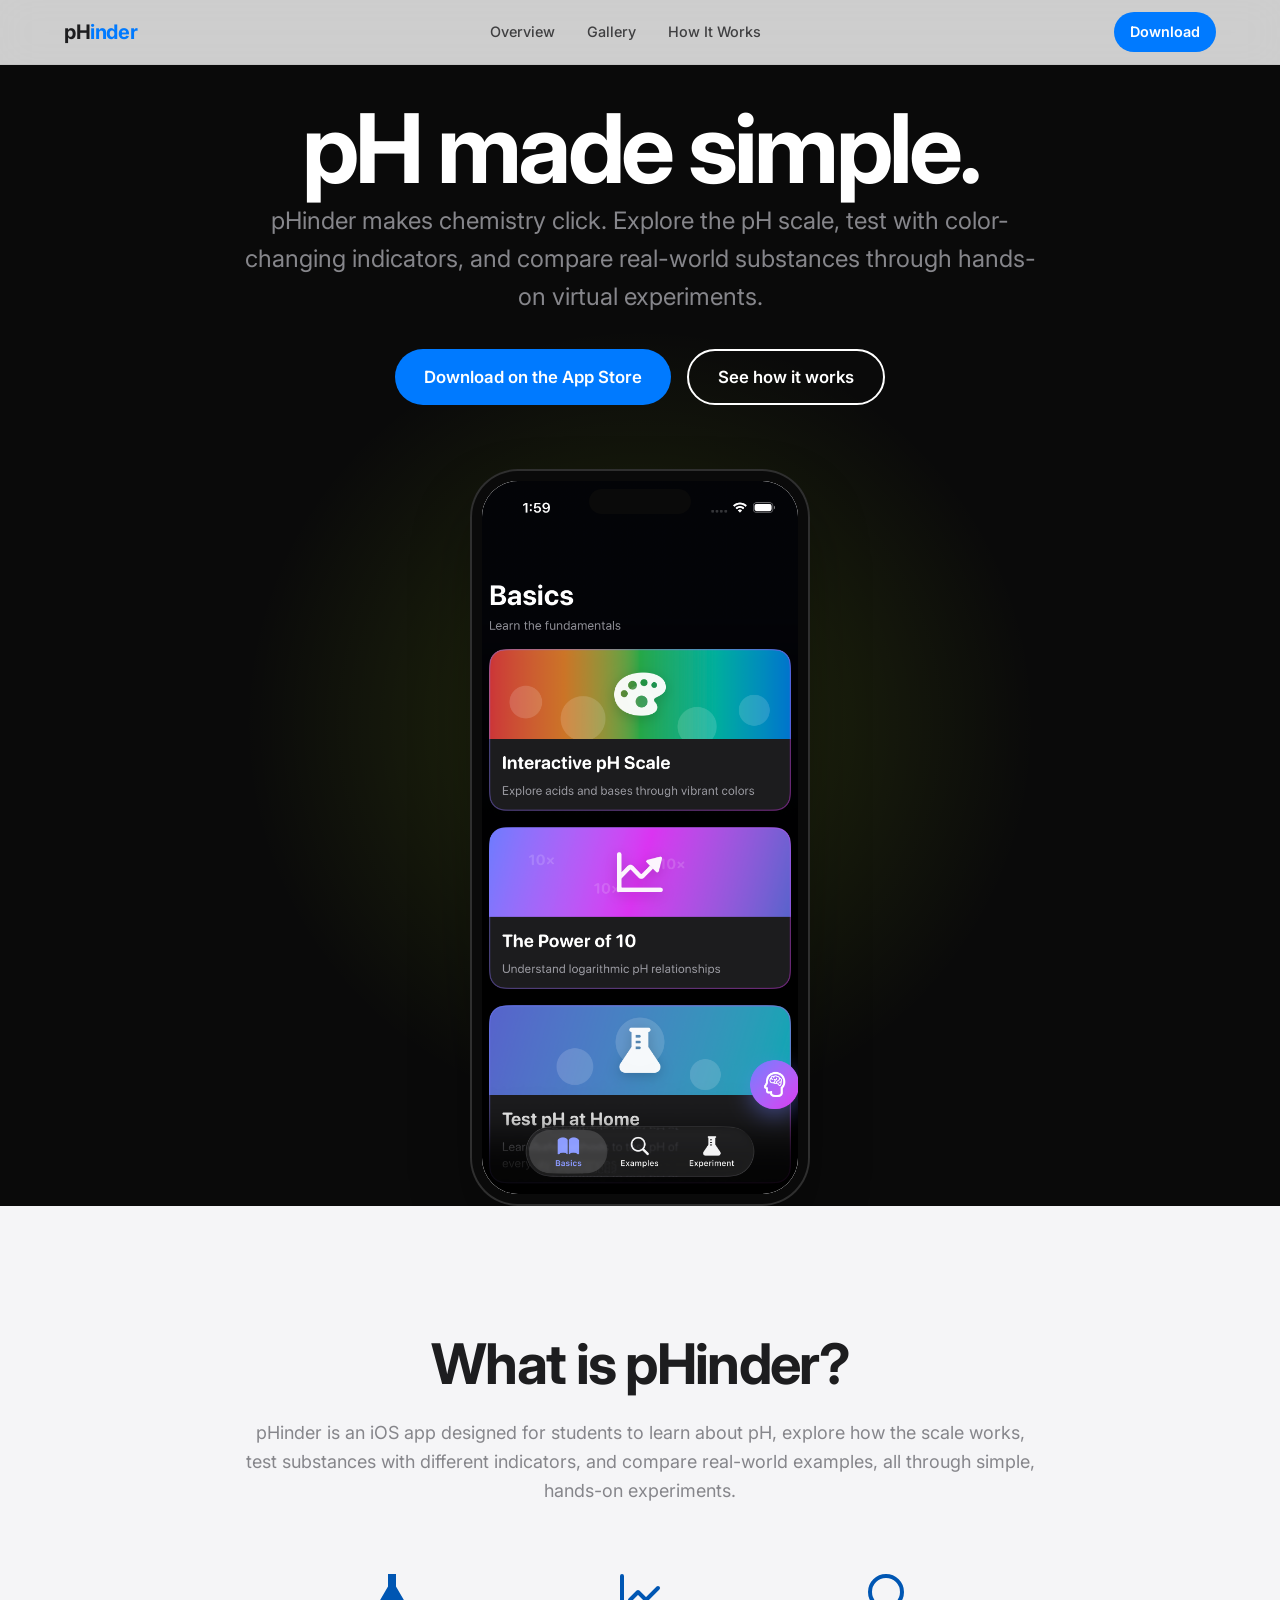
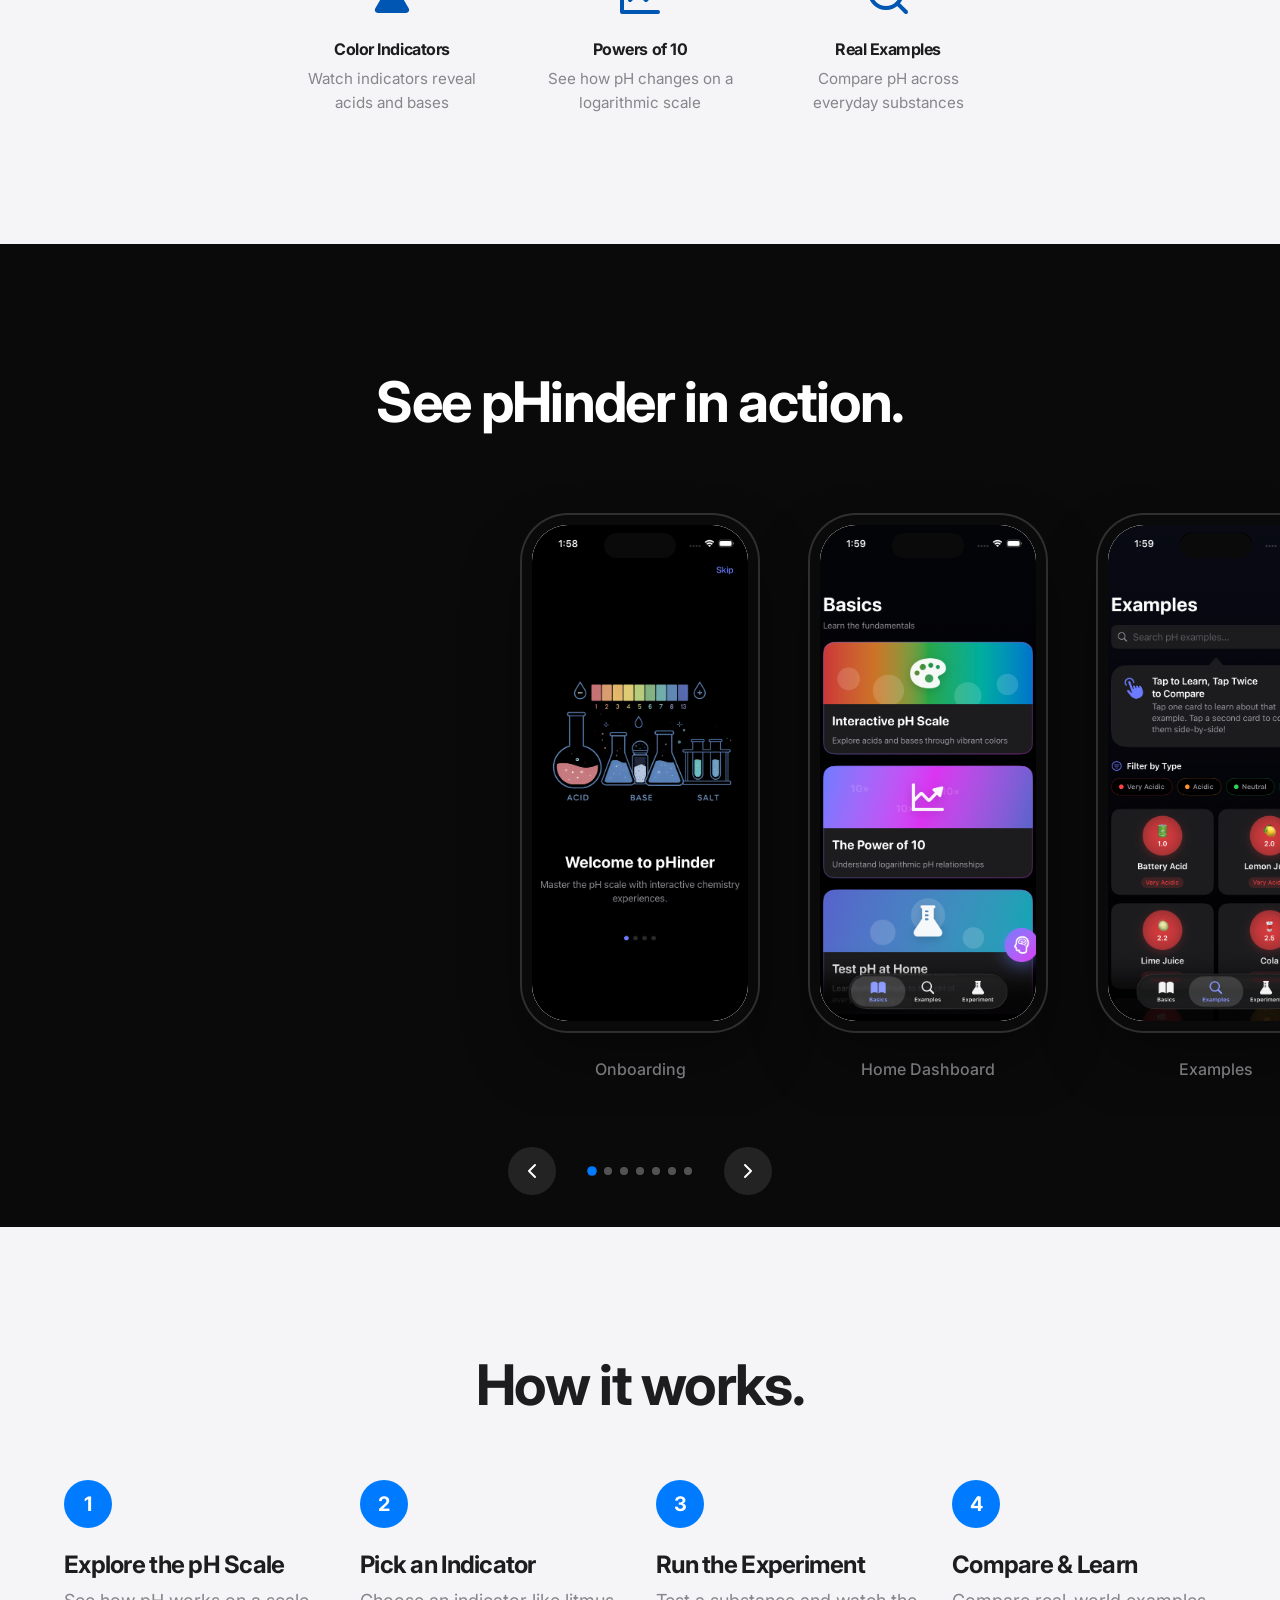
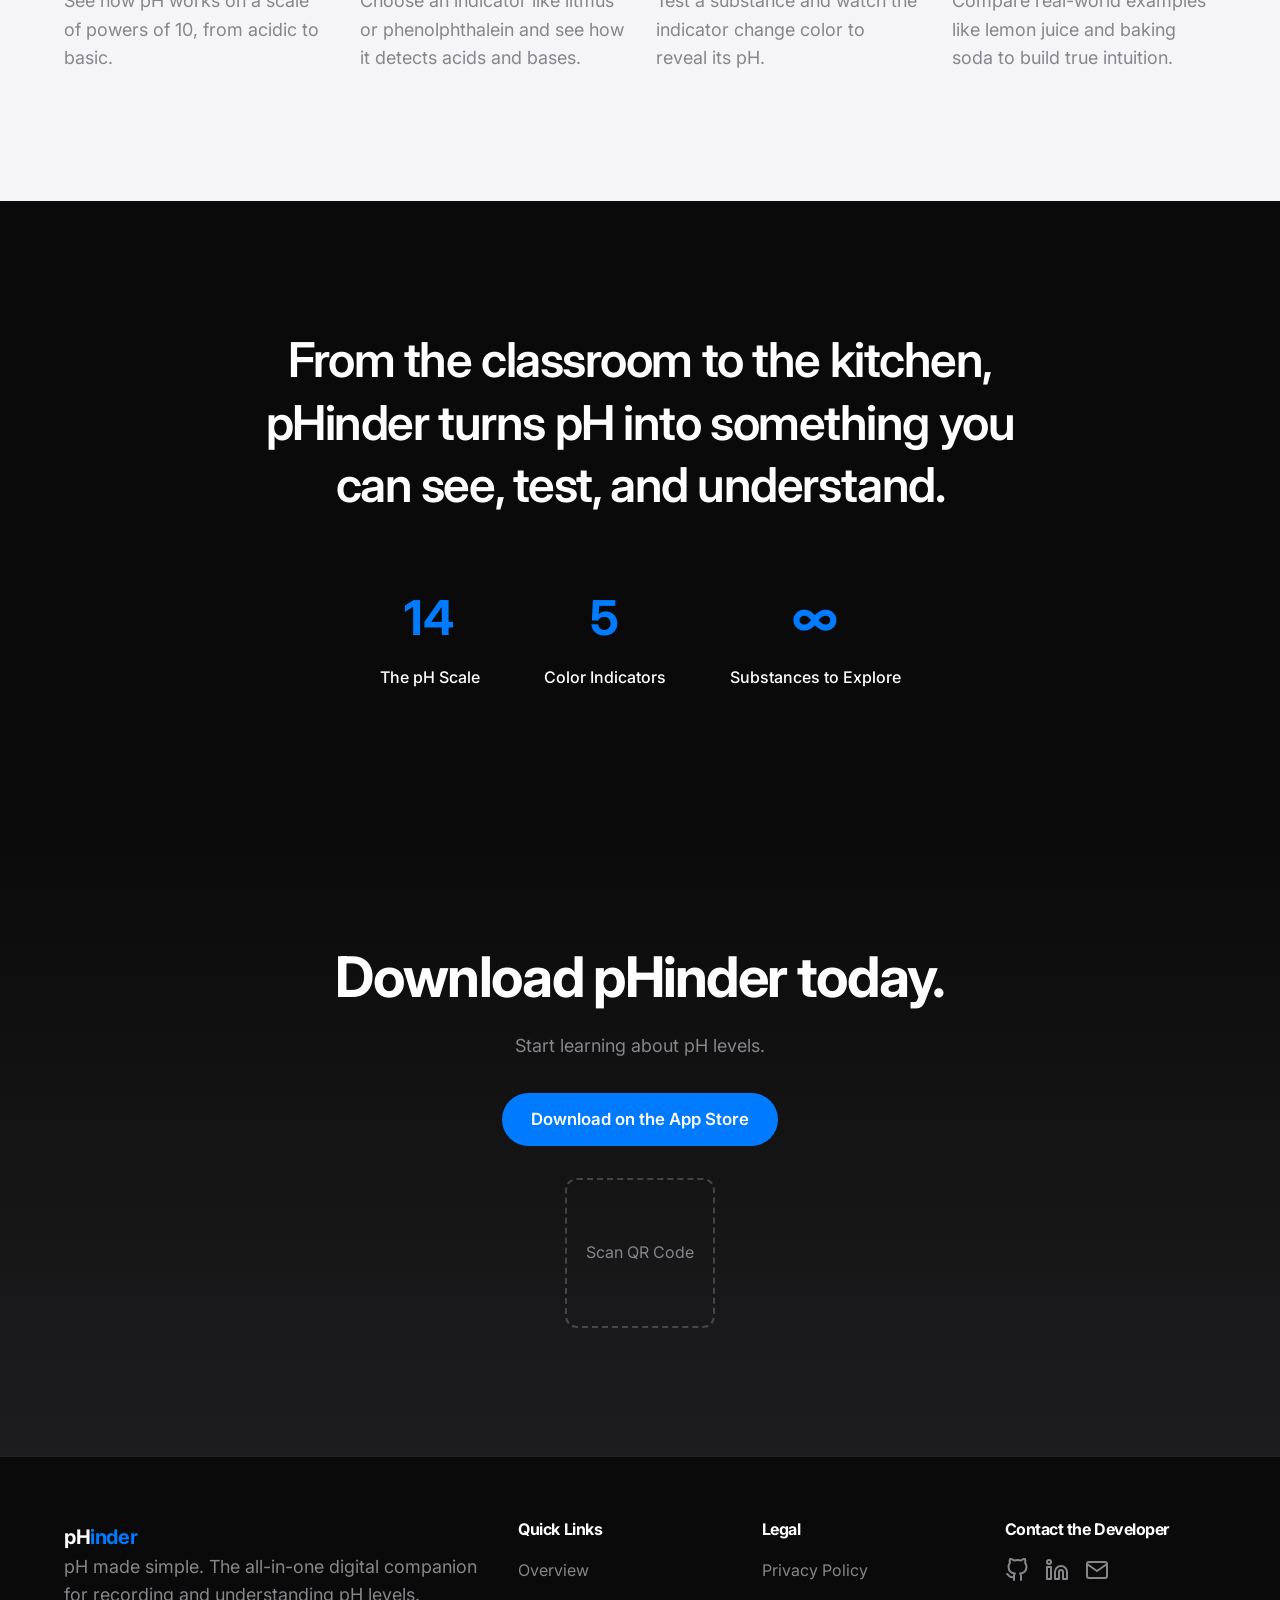
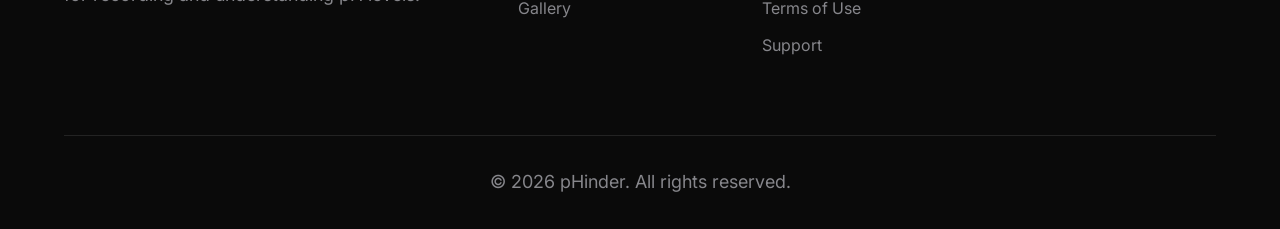
==== index.html @ 7f02f64b "Add files via upload" ====
<!DOCTYPE html>
<html lang="en">
<head>
  <meta charset="UTF-8">
  <meta name="viewport" content="width=device-width, initial-scale=1.0">
  <title>pHinder — pH made simple</title>
  <meta name="description" content="pHinder turns your iPhone into a smart pH companion. Test water, soil, pools, food, skincare, and more — track results, spot trends, and understand your readings at a glance.">
  
  <!-- Open Graph -->
  <meta property="og:title" content="pHinder — pH made simple">
  <meta property="og:description" content="pHinder turns your iPhone into a smart pH companion.">
  <meta property="og:type" content="website">
  
  <!-- Fonts -->
  <link rel="preconnect" href="https://fonts.googleapis.com">
  <link rel="preconnect" href="https://fonts.gstatic.com" crossorigin>
  <link href="https://fonts.googleapis.com/css2?family=Inter:wght@400;500;600;700&display=swap" rel="stylesheet">
  
  <!-- CSS -->
  <link rel="stylesheet" href="css/styles.css">
</head>
<body>

  <!-- Navigation -->
  <nav class="navbar">
    <div class="container navbar__container">
      <a href="#" class="navbar__logo">

        pH<span>inder</span>
      </a>
      
      <div class="navbar__links">
        <a href="#overview" class="navbar__link">Overview</a>

        <a href="#gallery" class="navbar__link">Gallery</a>
        <a href="#how-it-works" class="navbar__link">How It Works</a>

      </div>
      
      <div class="navbar__actions">
        <a href="https://apps.apple.com/" target="_blank" class="btn btn--primary btn--sm">Download</a>
        <button class="navbar__toggle" aria-label="Toggle menu">
          <span></span>
          <span></span>
          <span></span>
        </button>
      </div>
    </div>
  </nav>

  <!-- Mobile Navigation Overlay -->
  <div class="mobile-nav">
    <div class="mobile-nav__links">
      <a href="#overview" class="mobile-nav__link">Overview</a>

      <a href="#gallery" class="mobile-nav__link">Gallery</a>
      <a href="#how-it-works" class="mobile-nav__link">How It Works</a>

      <a href="https://apps.apple.com/" target="_blank" class="btn btn--primary mobile-nav__link">Download App</a>
    </div>
  </div>

  <!-- Hero Section -->
  <section class="hero section--dark">
    <div class="hero__bg-glow"></div>
    <div class="container reveal">
      <div class="hero__content">
        <h1>pH made simple.</h1>
        <p class="hero__subtitle">pHinder makes chemistry click. Explore the pH scale, test with color-changing indicators, and compare real-world substances through hands-on virtual experiments.</p>
        <div class="hero__actions">
          <a href="https://apps.apple.com/" target="_blank" class="btn btn--primary">Download on the App Store</a>
          <a href="#how-it-works" class="btn btn--secondary">See how it works</a>
        </div>
      </div>
      
      <!-- Hero iPhone Mockup -->
      <div class="iphone-mockup">
        <div class="iphone-mockup__notch"></div>
        <div class="iphone-mockup__screen">
          <img src="assets/screenshots/01-home.png" alt="pHinder Home Dashboard" onerror="handleImageError(this)">
          <div class="iphone-mockup__placeholder">
            <svg width="24" height="24" viewBox="0 0 24 24" fill="none" stroke="currentColor" stroke-width="2" stroke-linecap="round" stroke-linejoin="round"><rect x="3" y="3" width="18" height="18" rx="2" ry="2"></rect><circle cx="8.5" cy="8.5" r="1.5"></circle><polyline points="21 15 16 10 5 21"></polyline></svg>
            <p>Dashboard</p>
          </div>
        </div>
      </div>
    </div>
  </section>

  <!-- Overview Section -->
  <section id="overview" class="section section--light reveal">
    <div class="container">
      <div class="text-center" style="max-width: 800px; margin: 0 auto;">
        <h2>What is pHinder?</h2>
        <p>pHinder is an iOS app designed for students to learn about pH, explore how the scale works, test substances with different indicators, and compare real-world examples, all through simple, hands-on experiments.</p>
      </div>
      
      <div class="overview__stats">
        <div class="stat-item">
          <svg viewBox="0 0 24 24" fill="currentColor" stroke="none"><path d="M10 2v6.2l-6.4 11.1C3.1 20.2 3.7 21.5 5 21.5h14c1.3 0 1.9-1.3 1.4-2.2L14 8.2V2h-4z"/></svg>
          <h4>Color Indicators</h4>
          <p>Watch indicators reveal acids and bases</p>
        </div>
        <div class="stat-item">
          <svg viewBox="0 0 24 24" fill="none" stroke="currentColor" stroke-width="2" stroke-linecap="round" stroke-linejoin="round"><path d="M3 3v18h18"/><path d="M7 15l4-4 4 4 6-6"/></svg>
          <h4>Powers of 10</h4>
          <p>See how pH changes on a logarithmic scale</p>
        </div>
        <div class="stat-item">
          <svg viewBox="0 0 24 24" fill="none" stroke="currentColor" stroke-width="2" stroke-linecap="round" stroke-linejoin="round"><circle cx="11" cy="11" r="8"></circle><line x1="21" y1="21" x2="16.65" y2="16.65"></line></svg>
          <h4>Real Examples</h4>
          <p>Compare pH across everyday substances</p>
        </div>
      </div>
    </div>
  </section>



  <!-- Gallery Section -->
  <section id="gallery" class="section section--dark gallery reveal">
    <div class="container text-center" style="margin-bottom: 3rem;">
      <h2>See pHinder in action.</h2>
    </div>
    
    <div class="carousel">
      <!-- Item 1 -->
      <div class="carousel__item">
        <div class="iphone-mockup">
          <div class="iphone-mockup__notch"></div>
          <div class="iphone-mockup__screen">
            <img src="assets/screenshots/07-settings.png" alt="Onboarding" onerror="handleImageError(this)">
            <div class="iphone-mockup__placeholder"><p>Onboarding</p></div>
          </div>
        </div>
        <div class="carousel__caption">Onboarding</div>
      </div>
      <!-- Item 2 -->
      <div class="carousel__item">
        <div class="iphone-mockup">
          <div class="iphone-mockup__notch"></div>
          <div class="iphone-mockup__screen">
            <img src="assets/screenshots/01-home.png" alt="Home Dashboard" onerror="handleImageError(this)">
            <div class="iphone-mockup__placeholder"><p>Home Dashboard</p></div>
          </div>
        </div>
        <div class="carousel__caption">Home Dashboard</div>
      </div>
      <!-- Item 3 -->
      <div class="carousel__item">
        <div class="iphone-mockup">
          <div class="iphone-mockup__notch"></div>
          <div class="iphone-mockup__screen">
            <img src="assets/screenshots/02-new-reading.png" alt="Examples" onerror="handleImageError(this)">
            <div class="iphone-mockup__placeholder"><p>Examples</p></div>
          </div>
        </div>
        <div class="carousel__caption">Examples</div>
      </div>
      <!-- Item 4 -->
      <div class="carousel__item">
        <div class="iphone-mockup">
          <div class="iphone-mockup__notch"></div>
          <div class="iphone-mockup__screen">
            <img src="assets/screenshots/03-history.png" alt="Experiment" onerror="handleImageError(this)">
            <div class="iphone-mockup__placeholder"><p>Experiment</p></div>
          </div>
        </div>
        <div class="carousel__caption">Experiment</div>
      </div>
      <!-- Item 5 -->
      <div class="carousel__item">
        <div class="iphone-mockup">
          <div class="iphone-mockup__notch"></div>
          <div class="iphone-mockup__screen">
            <img src="assets/screenshots/04-scanner.png" alt="pH Scale" onerror="handleImageError(this)">
            <div class="iphone-mockup__placeholder"><p>pH Scale</p></div>
          </div>
        </div>
        <div class="carousel__caption">pH Scale</div>
      </div>
      <!-- Item 6 -->
      <div class="carousel__item">
        <div class="iphone-mockup">
          <div class="iphone-mockup__notch"></div>
          <div class="iphone-mockup__screen">
            <img src="assets/screenshots/05-categories.png" alt="Logarithmic Scale" onerror="handleImageError(this)">
            <div class="iphone-mockup__placeholder"><p>Logarithmic Scale</p></div>
          </div>
        </div>
        <div class="carousel__caption">Logarithmic Scale</div>
      </div>
      <!-- Item 7 -->
      <div class="carousel__item">
        <div class="iphone-mockup">
          <div class="iphone-mockup__notch"></div>
          <div class="iphone-mockup__screen">
            <img src="assets/screenshots/06-details.png" alt="ChemBot" onerror="handleImageError(this)">
            <div class="iphone-mockup__placeholder"><p>ChemBot</p></div>
          </div>
        </div>
        <div class="carousel__caption">ChemBot</div>
      </div>
    </div>
    
    <div class="carousel-nav">
      <button class="carousel-nav__btn carousel-nav__btn--prev" aria-label="Previous screenshot">
        <svg width="24" height="24" viewBox="0 0 24 24" fill="none" stroke="currentColor" stroke-width="2" stroke-linecap="round" stroke-linejoin="round"><polyline points="15 18 9 12 15 6"></polyline></svg>
      </button>
      <div class="carousel-nav__dots">
        <button class="carousel-nav__dot is-active" aria-label="Go to screenshot 1"></button>
        <button class="carousel-nav__dot" aria-label="Go to screenshot 2"></button>
        <button class="carousel-nav__dot" aria-label="Go to screenshot 3"></button>
        <button class="carousel-nav__dot" aria-label="Go to screenshot 4"></button>
        <button class="carousel-nav__dot" aria-label="Go to screenshot 5"></button>
        <button class="carousel-nav__dot" aria-label="Go to screenshot 6"></button>
        <button class="carousel-nav__dot" aria-label="Go to screenshot 7"></button>

      </div>
      <button class="carousel-nav__btn carousel-nav__btn--next" aria-label="Next screenshot">
        <svg width="24" height="24" viewBox="0 0 24 24" fill="none" stroke="currentColor" stroke-width="2" stroke-linecap="round" stroke-linejoin="round"><polyline points="9 18 15 12 9 6"></polyline></svg>
      </button>
    </div>
  </section>

  <!-- How It Works Section -->
  <section id="how-it-works" class="section section--light reveal">
    <div class="container text-center">
      <h2>How it works.</h2>
      
      <div class="steps">
        <div class="step">
          <div class="step__number">1</div>
          <h3>Explore the pH Scale</h3>
          <p>See how pH works on a scale of powers of 10, from acidic to basic.</p>
        </div>
        <div class="step">
          <div class="step__number">2</div>
          <h3>Pick an Indicator</h3>
          <p>Choose an indicator like litmus or phenolphthalein and see how it detects acids and bases.</p>
        </div>
        <div class="step">
          <div class="step__number">3</div>
          <h3>Run the Experiment</h3>
          <p>Test a substance and watch the indicator change color to reveal its pH.</p>
        </div>
        <div class="step">
          <div class="step__number">4</div>
          <h3>Compare & Learn</h3>
          <p>Compare real-world examples like lemon juice and baking soda to build true intuition.</p>
        </div>
      </div>
    </div>
  </section>

  <!-- Why pHinder Section -->
  <section class="section section--dark why-section reveal">
    <div class="container">
      <h2>From the classroom to the kitchen, pHinder turns pH into something you can see, test, and understand.</h2>
      
      <div class="why-stats">
        <div class="why-stat">
          <span class="why-stat__number">14</span>
          <span class="why-stat__label">The pH Scale</span>
        </div>
        <div class="why-stat">
          <span class="why-stat__number">5</span>
          <span class="why-stat__label">Color Indicators</span>
        </div>
        <div class="why-stat">
          <span class="why-stat__number">∞</span>
          <span class="why-stat__label">Substances to Explore</span>
      </div>
    </div>
  </section>

  <!-- Download CTA Section -->
  <section id="download" class="section cta-section reveal">
    <div class="container">
      <h2 style="color: var(--color-white);">Download pHinder today.</h2>
      <p style="color: var(--color-gray-mid); margin-bottom: 2rem;">Start learning about pH levels.</p>
      
      <a href="https://apps.apple.com/" target="_blank" class="btn btn--primary">

        Download on the App Store
      </a>
      
      <div class="qr-placeholder">
        Scan QR Code
      </div>
    </div>
  </section>



  <!-- Footer -->
  <footer class="footer">
    <div class="container">
      <div class="footer__grid">
        <div class="footer__brand">
          <a href="#" class="navbar__logo">

            pH<span>inder</span>
          </a>
          <p>pH made simple. The all-in-one digital companion for recording and understanding pH levels.</p>
        </div>
        
        <div>
          <h4>Quick Links</h4>
          <ul>
            <li><a href="#overview">Overview</a></li>

            <li><a href="#gallery">Gallery</a></li>

          </ul>
        </div>
        
        <div>
          <h4>Legal</h4>
          <ul>
            <li><a href="privacy.html">Privacy Policy</a></li>
            <li><a href="terms.html">Terms of Use</a></li>
            <li><a href="support.html">Support</a></li>
          </ul>
        </div>
        
        <div>
          <h4>Contact the Developer</h4>
          <div class="footer__socials">
            <a href="https://github.com/vipulclicks" aria-label="GitHub">
              <svg viewBox="0 0 24 24" fill="none" stroke="currentColor" stroke-width="2" stroke-linecap="round" stroke-linejoin="round"><path d="M9 19c-5 1.5-5-2.5-7-3m14 6v-3.87a3.37 3.37 0 0 0-.94-2.61c3.14-.35 6.44-1.54 6.44-7A5.44 5.44 0 0 0 20 4.77 5.07 5.07 0 0 0 19.91 1S18.73.65 16 2.48a13.38 13.38 0 0 0-7 0C6.27.65 5.09 1 5.09 1A5.07 5.07 0 0 0 5 4.77a5.44 5.44 0 0 0-1.5 3.78c0 5.42 3.3 6.61 6.44 7A3.37 3.37 0 0 0 9 18.13V22"></path></svg>
            </a>
            <a href="https://www.linkedin.com/in/vipul-kumar-singh-03ab66294/" aria-label="LinkedIn">
              <svg viewBox="0 0 24 24" fill="none" stroke="currentColor" stroke-width="2" stroke-linecap="round" stroke-linejoin="round"><path d="M16 8a6 6 0 0 1 6 6v7h-4v-7a2 2 0 0 0-2-2 2 2 0 0 0-2 2v7h-4v-7a6 6 0 0 1 6-6z"></path><rect x="2" y="9" width="4" height="12"></rect><circle cx="4" cy="4" r="2"></circle></svg>
            </a>
            <a href="mailto:vipulgalgotias@gmail.com" aria-label="Email">
              <svg viewBox="0 0 24 24" fill="none" stroke="currentColor" stroke-width="2" stroke-linecap="round" stroke-linejoin="round"><path d="M4 4h16c1.1 0 2 .9 2 2v12c0 1.1-.9 2-2 2H4c-1.1 0-2-.9-2-2V6c0-1.1.9-2 2-2z"></path><polyline points="22,6 12,13 2,6"></polyline></svg>
            </a>
          </div>
        </div>
      </div>
      
      <div class="footer__bottom">
        <p>&copy; 2026 pHinder. All rights reserved.</p>
      </div>
    </div>
  </footer>

  <script src="js/main.js"></script>
</body>
</html>
---- css/styles.css ----
/* ==========================================================================
   pHinder - Marketing Website Styles
   ========================================================================== */

/* --------------------------------------------------------------------------
   Variables
   -------------------------------------------------------------------------- */
:root {
  --color-black: #0a0a0a;
  --color-white: #ffffff;
  --color-gray-light: #f5f5f7;
  --color-gray-mid: #86868b;
  --color-gray-dark: #1d1d1f;
  --color-accent: #007AFF;
  --color-accent-dark: #0056B3;
  
  --font-family-base: -apple-system, "SF Pro Display", "SF Pro Text", "Inter", "Helvetica Neue", Arial, sans-serif;
  
  --spacing-section-desktop: 8rem;
  --spacing-section-mobile: 4rem;
  
  --border-radius-sm: 12px;
  --border-radius-md: 18px;
  --border-radius-lg: 32px;
  
  --shadow-subtle: 0 20px 60px rgba(0, 0, 0, 0.08);
  
  --transition-fast: 200ms ease;
  --transition-smooth: 500ms cubic-bezier(0.4, 0, 0.2, 1);
}

/* --------------------------------------------------------------------------
   Reset & Base
   -------------------------------------------------------------------------- */
*, *::before, *::after {
  box-sizing: border-box;
  margin: 0;
  padding: 0;
}

html {
  scroll-behavior: smooth;
  font-size: 16px;
}

body {
  font-family: var(--font-family-base);
  color: var(--color-gray-dark);
  background-color: var(--color-white);
  line-height: 1.6;
  -webkit-font-smoothing: antialiased;
  -moz-osx-font-smoothing: grayscale;
  overflow-x: hidden;
}

img {
  max-width: 100%;
  display: block;
}

a {
  color: inherit;
  text-decoration: none;
}

button {
  border: none;
  background: none;
  font-family: inherit;
  cursor: pointer;
}

/* --------------------------------------------------------------------------
   Typography
   -------------------------------------------------------------------------- */
h1, h2, h3, h4 {
  font-weight: 700;
  line-height: 1.1;
  letter-spacing: -0.03em;
}

h1 {
  font-size: clamp(2.5rem, 8vw, 6rem);
  letter-spacing: -0.04em;
}

h2 {
  font-size: clamp(2rem, 5vw, 3.5rem);
  margin-bottom: 1.5rem;
}

h3 {
  font-size: 1.5rem;
  margin-bottom: 0.5rem;
}

p {
  font-size: 1.125rem;
  color: var(--color-gray-mid);
}

/* --------------------------------------------------------------------------
   Layout & Utilities
   -------------------------------------------------------------------------- */
.container {
  width: 100%;
  max-width: 1200px;
  margin: 0 auto;
  padding: 0 1.5rem;
}

.section {
  padding: var(--spacing-section-desktop) 0;
}

.section--light {
  background-color: var(--color-gray-light);
}

.section--dark {
  background-color: var(--color-black);
  color: var(--color-white);
}

.section--dark p {
  color: var(--color-gray-mid);
}

.text-center {
  text-align: center;
}

/* Scroll Reveal */
.reveal {
  opacity: 0;
  transform: translateY(30px) scale(0.98);
  transition: opacity var(--transition-smooth), transform var(--transition-smooth);
}

.reveal.is-visible {
  opacity: 1;
  transform: translateY(0) scale(1);
}

/* Buttons */
.btn {
  display: inline-flex;
  align-items: center;
  justify-content: center;
  padding: 0.8rem 1.8rem;
  border-radius: 50px;
  font-weight: 600;
  font-size: 1.05rem;
  transition: all var(--transition-fast);
}

.btn:hover {
  transform: scale(1.03);
}

.btn--primary {
  background-color: var(--color-accent);
  color: var(--color-white);
}

.btn--primary:hover {
  background-color: var(--color-accent-dark);
}

.btn--secondary {
  background-color: transparent;
  color: var(--color-white);
  border: 2px solid var(--color-white);
}

.btn--secondary:hover {
  background-color: rgba(255, 255, 255, 0.1);
}

.btn--sm {
  padding: 0.5rem 1rem;
  font-size: 0.9rem;
}

/* --------------------------------------------------------------------------
   Navigation
   -------------------------------------------------------------------------- */
.navbar {
  position: fixed;
  top: 0;
  left: 0;
  width: 100%;
  z-index: 1000;
  background: rgba(255, 255, 255, 0.8);
  backdrop-filter: blur(20px);
  -webkit-backdrop-filter: blur(20px);
  border-bottom: 1px solid rgba(0, 0, 0, 0.05);
  transition: background var(--transition-fast);
}

.navbar--dark {
  background: rgba(10, 10, 10, 0.8);
  border-bottom: 1px solid rgba(255, 255, 255, 0.05);
  color: var(--color-white);
}

.navbar__container {
  display: flex;
  align-items: center;
  justify-content: space-between;
  height: 4rem;
}

.navbar__logo {
  font-size: 1.25rem;
  font-weight: 700;
  letter-spacing: -0.02em;
}

.navbar__logo span {
  color: var(--color-accent);
}

.navbar__links {
  display: flex;
  gap: 2rem;
}

.navbar__link {
  font-size: 0.9rem;
  font-weight: 500;
  opacity: 0.8;
  transition: opacity var(--transition-fast);
}

.navbar__link:hover {
  opacity: 1;
}

.navbar__actions {
  display: flex;
  align-items: center;
  gap: 1rem;
}

.navbar__toggle {
  display: none;
  flex-direction: column;
  gap: 4px;
  width: 24px;
  height: 24px;
  justify-content: center;
}

.navbar__toggle span {
  display: block;
  width: 100%;
  height: 2px;
  background-color: currentColor;
  transition: all var(--transition-fast);
}

/* Mobile Nav Overlay */
.mobile-nav {
  position: fixed;
  top: 4rem;
  left: 0;
  width: 100%;
  height: calc(100vh - 4rem);
  background: var(--color-white);
  padding: 2rem;
  transform: translateY(-100%);
  opacity: 0;
  visibility: hidden;
  transition: all var(--transition-smooth);
  z-index: 999;
}

.mobile-nav.is-open {
  transform: translateY(0);
  opacity: 1;
  visibility: visible;
}

.mobile-nav__links {
  display: flex;
  flex-direction: column;
  gap: 1.5rem;
  font-size: 1.5rem;
  font-weight: 600;
}

.navbar--dark .mobile-nav {
  background: var(--color-black);
}

/* --------------------------------------------------------------------------
   Hero Section
   -------------------------------------------------------------------------- */
.hero {
  position: relative;
  min-height: 100vh;
  display: flex;
  flex-direction: column;
  align-items: center;
  justify-content: center;
  text-align: center;
  padding-top: 6rem;
  overflow: hidden;
}

.hero__content {
  position: relative;
  z-index: 2;
  max-width: 800px;
  margin: 0 auto 4rem auto;
}

.hero__subtitle {
  font-size: clamp(1.1rem, 3vw, 1.5rem);
  color: var(--color-gray-mid);
  margin-bottom: 2rem;
}

.hero__actions {
  display: flex;
  gap: 1rem;
  justify-content: center;
  flex-wrap: wrap;
}

.hero__bg-glow {
  position: absolute;
  top: 60%;
  left: 50%;
  transform: translate(-50%, -50%);
  width: 80vw;
  height: 80vw;
  max-width: 800px;
  max-height: 800px;
  background: radial-gradient(circle, rgba(198, 255, 30, 0.15) 0%, rgba(10, 10, 10, 0) 70%);
  z-index: 0;
}

/* --------------------------------------------------------------------------
   Overview Section
   -------------------------------------------------------------------------- */
.overview__stats {
  display: flex;
  justify-content: center;
  gap: 3rem;
  margin-top: 4rem;
  flex-wrap: wrap;
}

.stat-item {
  text-align: center;
  max-width: 200px;
}

.stat-item svg {
  width: 48px;
  height: 48px;
  color: var(--color-accent-dark);
  margin-bottom: 1rem;
}

.stat-item h4 {
  margin-bottom: 0.5rem;
}

.stat-item p {
  font-size: 0.95rem;
}

/* --------------------------------------------------------------------------
   Features Section
   -------------------------------------------------------------------------- */
.features-grid {
  display: grid;
  grid-template-columns: repeat(2, 1fr);
  gap: 3rem;
  margin-top: 4rem;
}

.feature-card {
  background: var(--color-white);
  padding: 2.5rem;
  border-radius: var(--border-radius-md);
  box-shadow: var(--shadow-subtle);
  transition: transform var(--transition-fast);
}

.feature-card:hover {
  transform: translateY(-5px);
}

.feature-card svg {
  width: 32px;
  height: 32px;
  color: var(--color-accent-dark);
  margin-bottom: 1.5rem;
}

.feature-spotlight {
  display: grid;
  grid-template-columns: 1fr 1fr;
  align-items: center;
  gap: 4rem;
  margin-top: 6rem;
  background: var(--color-black);
  color: var(--color-white);
  padding: 4rem;
  border-radius: var(--border-radius-lg);
}

.feature-spotlight p {
  color: var(--color-gray-mid);
  margin-bottom: 2rem;
}

/* --------------------------------------------------------------------------
   Gallery Section (Carousel)
   -------------------------------------------------------------------------- */
.gallery {
  position: relative;
  padding-bottom: 2rem;
}

.carousel {
  display: flex;
  overflow-x: auto;
  scroll-snap-type: x mandatory;
  scroll-behavior: smooth;
  -webkit-overflow-scrolling: touch;
  scrollbar-width: none; /* Firefox */
  gap: 3rem;
  padding: 2rem 50vw; /* Center items hack */
}

.carousel::-webkit-scrollbar {
  display: none; /* Safari/Chrome */
}

.carousel__item {
  scroll-snap-align: center;
  flex-shrink: 0;
  display: flex;
  flex-direction: column;
  align-items: center;
}

.carousel__item .iphone-mockup {
  width: 240px;
}

.carousel__caption {
  margin-top: 1.5rem;
  font-weight: 500;
  color: var(--color-gray-mid);
}

.carousel-nav {
  display: flex;
  justify-content: center;
  align-items: center;
  gap: 2rem;
  margin-top: 2rem;
}

.carousel-nav__btn {
  width: 48px;
  height: 48px;
  border-radius: 50%;
  background: rgba(255, 255, 255, 0.1);
  color: var(--color-white);
  display: flex;
  align-items: center;
  justify-content: center;
  transition: all var(--transition-fast);
}

.carousel-nav__btn:hover {
  background: var(--color-accent);
  color: var(--color-white);
}

.carousel-nav__dots {
  display: flex;
  gap: 0.5rem;
}

.carousel-nav__dot {
  width: 8px;
  height: 8px;
  border-radius: 50%;
  background: rgba(255, 255, 255, 0.3);
  transition: background var(--transition-fast);
}

.carousel-nav__dot.is-active {
  background: var(--color-accent);
  transform: scale(1.2);
}

/* --------------------------------------------------------------------------
   How It Works Section
   -------------------------------------------------------------------------- */
.steps {
  display: grid;
  grid-template-columns: repeat(4, 1fr);
  gap: 2rem;
  margin-top: 4rem;
}

.step {
  text-align: left;
}

.step__number {
  width: 48px;
  height: 48px;
  border-radius: 50%;
  background: var(--color-accent);
  color: var(--color-white);
  display: flex;
  align-items: center;
  justify-content: center;
  font-size: 1.25rem;
  font-weight: 700;
  margin-bottom: 1.5rem;
}

/* --------------------------------------------------------------------------
   Why pHinder Section
   -------------------------------------------------------------------------- */
.why-section {
  text-align: center;
}

.why-section h2 {
  max-width: 800px;
  margin: 0 auto 4rem auto;
  font-size: clamp(1.5rem, 4vw, 3rem);
  font-weight: 600;
  line-height: 1.3;
}

.why-stats {
  display: flex;
  justify-content: center;
  gap: 4rem;
  flex-wrap: wrap;
}

.why-stat {
  display: flex;
  flex-direction: column;
}

.why-stat__number {
  font-size: 3rem;
  font-weight: 700;
  color: var(--color-accent);
  margin-bottom: 0.5rem;
}

.why-stat__label {
  font-weight: 500;
}

/* --------------------------------------------------------------------------
   Download CTA
   -------------------------------------------------------------------------- */
.cta-section {
  background: linear-gradient(180deg, var(--color-black) 0%, var(--color-gray-dark) 100%);
  text-align: center;
}

.qr-placeholder {
  width: 150px;
  height: 150px;
  border: 2px dashed rgba(255, 255, 255, 0.2);
  border-radius: 12px;
  margin: 2rem auto 0;
  display: flex;
  align-items: center;
  justify-content: center;
  color: var(--color-gray-mid);
}

/* --------------------------------------------------------------------------
   FAQ Section
   -------------------------------------------------------------------------- */
.faq {
  max-width: 800px;
  margin: 4rem auto 0;
}

.faq details {
  background: var(--color-white);
  border-radius: var(--border-radius-md);
  margin-bottom: 1rem;
  box-shadow: 0 4px 12px rgba(0,0,0,0.03);
}

.faq summary {
  padding: 1.5rem;
  font-size: 1.125rem;
  font-weight: 600;
  cursor: pointer;
  list-style: none;
  position: relative;
  color: var(--color-gray-dark);
}

.faq summary::-webkit-details-marker {
  display: none;
}

.faq summary::after {
  content: '+';
  position: absolute;
  right: 1.5rem;
  top: 50%;
  transform: translateY(-50%);
  font-size: 1.5rem;
  color: var(--color-accent-dark);
  transition: transform var(--transition-fast);
}

.faq details[open] summary::after {
  content: '−';
}

.faq__content {
  padding: 0 1.5rem 1.5rem 1.5rem;
  color: var(--color-gray-mid);
}

/* --------------------------------------------------------------------------
   Footer
   -------------------------------------------------------------------------- */
.footer {
  background: var(--color-black);
  color: var(--color-gray-mid);
  padding: 4rem 0 2rem;
  border-top: 1px solid rgba(255,255,255,0.1);
}

.footer__grid {
  display: grid;
  grid-template-columns: 2fr 1fr 1fr 1fr;
  gap: 2rem;
  margin-bottom: 4rem;
}

.footer__brand .navbar__logo {
  color: var(--color-white);
  margin-bottom: 1rem;
}

.footer h4 {
  color: var(--color-white);
  margin-bottom: 1.25rem;
  font-size: 1rem;
}

.footer ul {
  list-style: none;
}

.footer li {
  margin-bottom: 0.75rem;
}

.footer a:hover {
  color: var(--color-white);
}

.footer__socials {
  display: flex;
  gap: 1rem;
}

.footer__socials svg {
  width: 24px;
  height: 24px;
}

.footer__bottom {
  text-align: center;
  padding-top: 2rem;
  border-top: 1px solid rgba(255,255,255,0.1);
  font-size: 0.9rem;
}

/* --------------------------------------------------------------------------
   iPhone Mockup Component (Pure CSS)
   -------------------------------------------------------------------------- */
.iphone-mockup {
  position: relative;
  width: 100%;
  aspect-ratio: 9 / 19.5;
  background: var(--color-black);
  border-radius: 48px;
  box-shadow: inset 0 0 0 2px rgba(255, 255, 255, 0.15), 0 30px 60px rgba(0,0,0,0.3);
  padding: 12px;
  z-index: 10;
}

@keyframes float {
  0% { transform: translateY(0px); }
  50% { transform: translateY(-20px); }
  100% { transform: translateY(0px); }
}

.hero .iphone-mockup {
  width: clamp(220px, 28vw, 340px);
  animation: float 4s ease-in-out infinite;
  margin: 0 auto;
}

.iphone-mockup__notch {
  position: absolute;
  top: 20px;
  left: 50%;
  transform: translateX(-50%);
  width: 30%;
  height: 25px;
  background: var(--color-black);
  border-radius: 20px;
  z-index: 20;
}

.iphone-mockup__screen {
  position: relative;
  width: 100%;
  height: 100%;
  border-radius: 36px;
  overflow: hidden;
  background: var(--color-gray-light);
}

.iphone-mockup__screen img {
  width: 100%;
  height: 100%;
  object-fit: cover;
  position: relative;
  z-index: 2;
}

.iphone-mockup__placeholder {
  position: absolute;
  top: 0;
  left: 0;
  width: 100%;
  height: 100%;
  display: flex;
  flex-direction: column;
  align-items: center;
  justify-content: center;
  background: var(--color-gray-light);
  color: var(--color-gray-mid);
  text-align: center;
  padding: 1rem;
  z-index: 1;
}

.iphone-mockup__placeholder svg {
  width: 48px;
  height: 48px;
  margin-bottom: 1rem;
  opacity: 0.5;
}

/* --------------------------------------------------------------------------
   Responsive Breakpoints
   -------------------------------------------------------------------------- */
@media (max-width: 1024px) {
  .features-grid {
    grid-template-columns: 1fr;
  }
  
  .feature-spotlight {
    grid-template-columns: 1fr;
    text-align: center;
    padding: 3rem 2rem;
  }
  
  .feature-spotlight .iphone-mockup {
    margin: 0 auto;
    width: 280px;
  }
  
  .steps {
    grid-template-columns: repeat(2, 1fr);
  }
  
  .footer__grid {
    grid-template-columns: 1fr 1fr;
  }
}

@media (max-width: 768px) {
  .section {
    padding: var(--spacing-section-mobile) 0;
  }
  
  .navbar__links, .navbar__actions .btn {
    display: none;
  }
  
  .navbar__toggle {
    display: flex;
  }
  
  .steps {
    grid-template-columns: 1fr;
  }
  
  .why-stats {
    flex-direction: column;
    gap: 2rem;
  }
  
  .footer__grid {
    grid-template-columns: 1fr;
    text-align: center;
  }
  
  .footer__socials {
    justify-content: center;
  }
}

@media (max-width: 480px) {
  .hero {
    padding-top: 8rem;
  }
  
  .iphone-mockup {
    border-radius: 40px;
    padding: 10px;
  }
  
  .iphone-mockup__screen {
    border-radius: 30px;
  }
  
  .hero .iphone-mockup {
    width: 220px;
  }
}
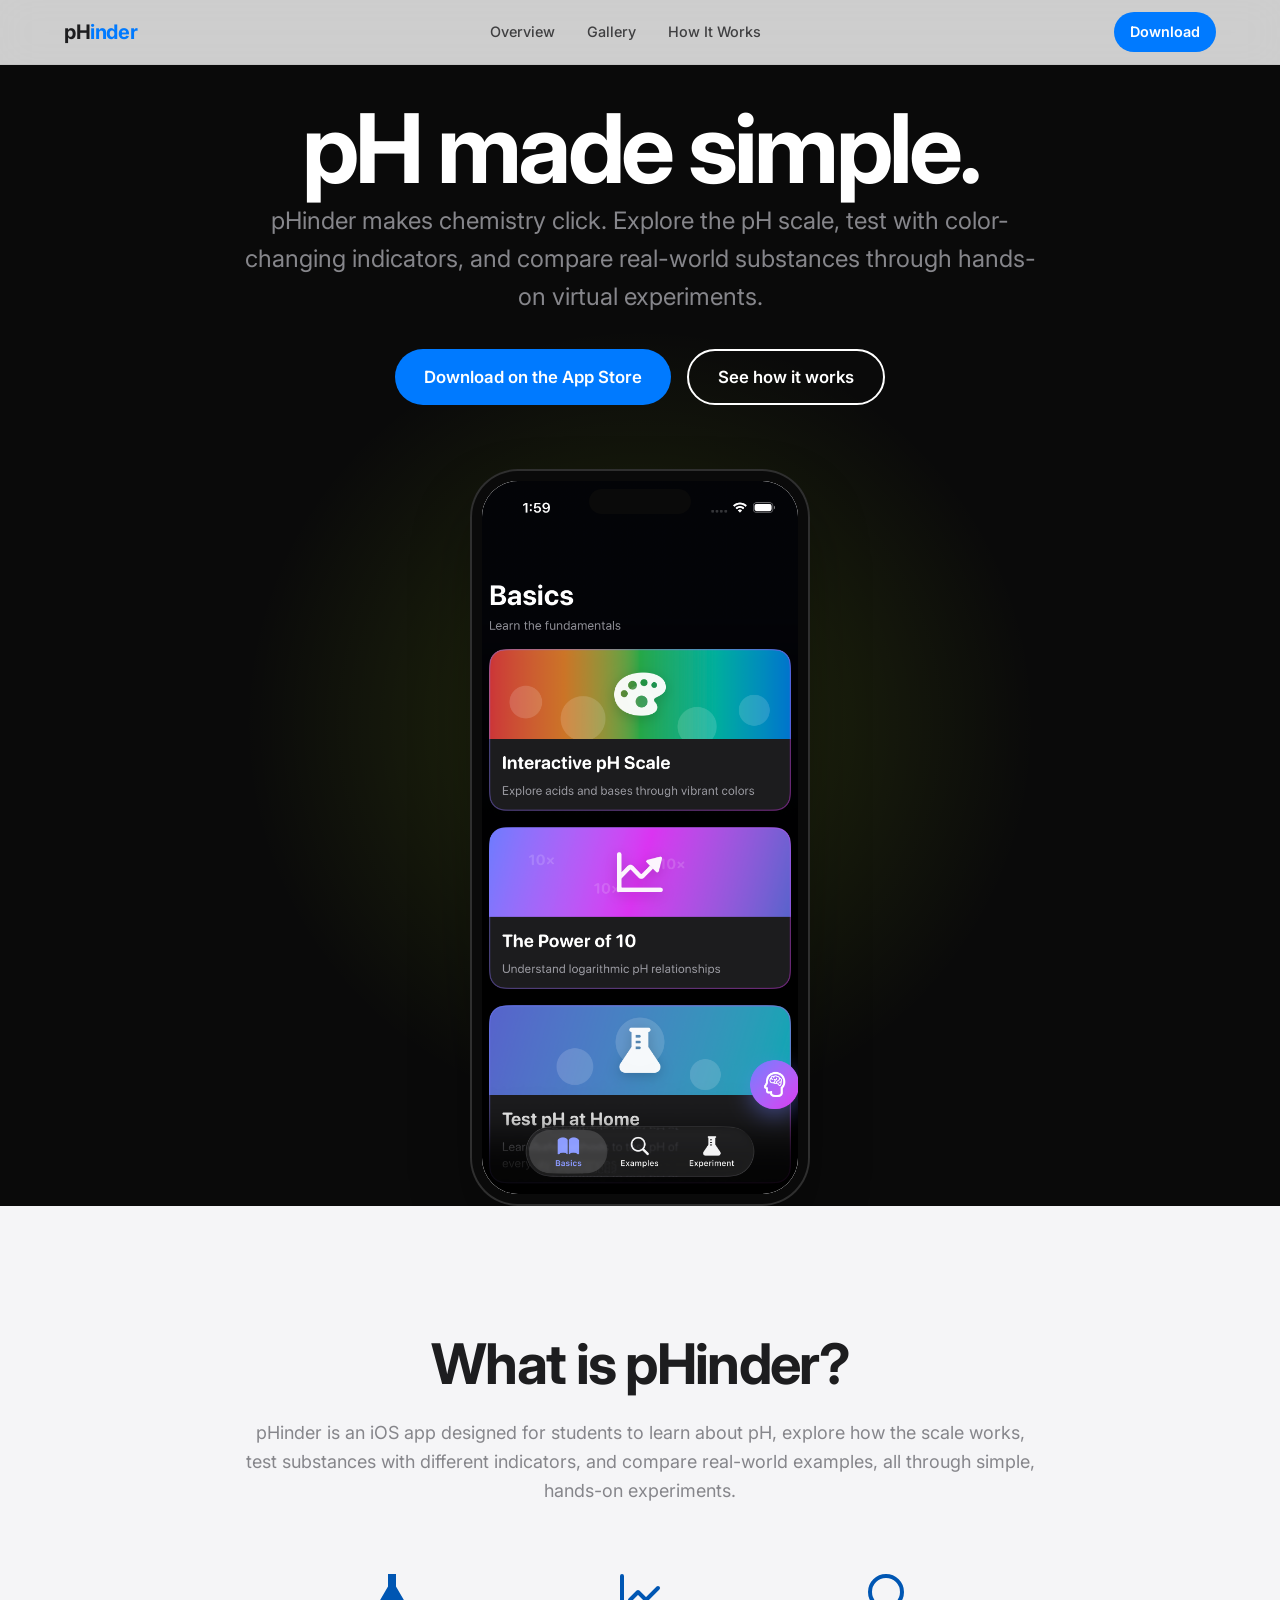
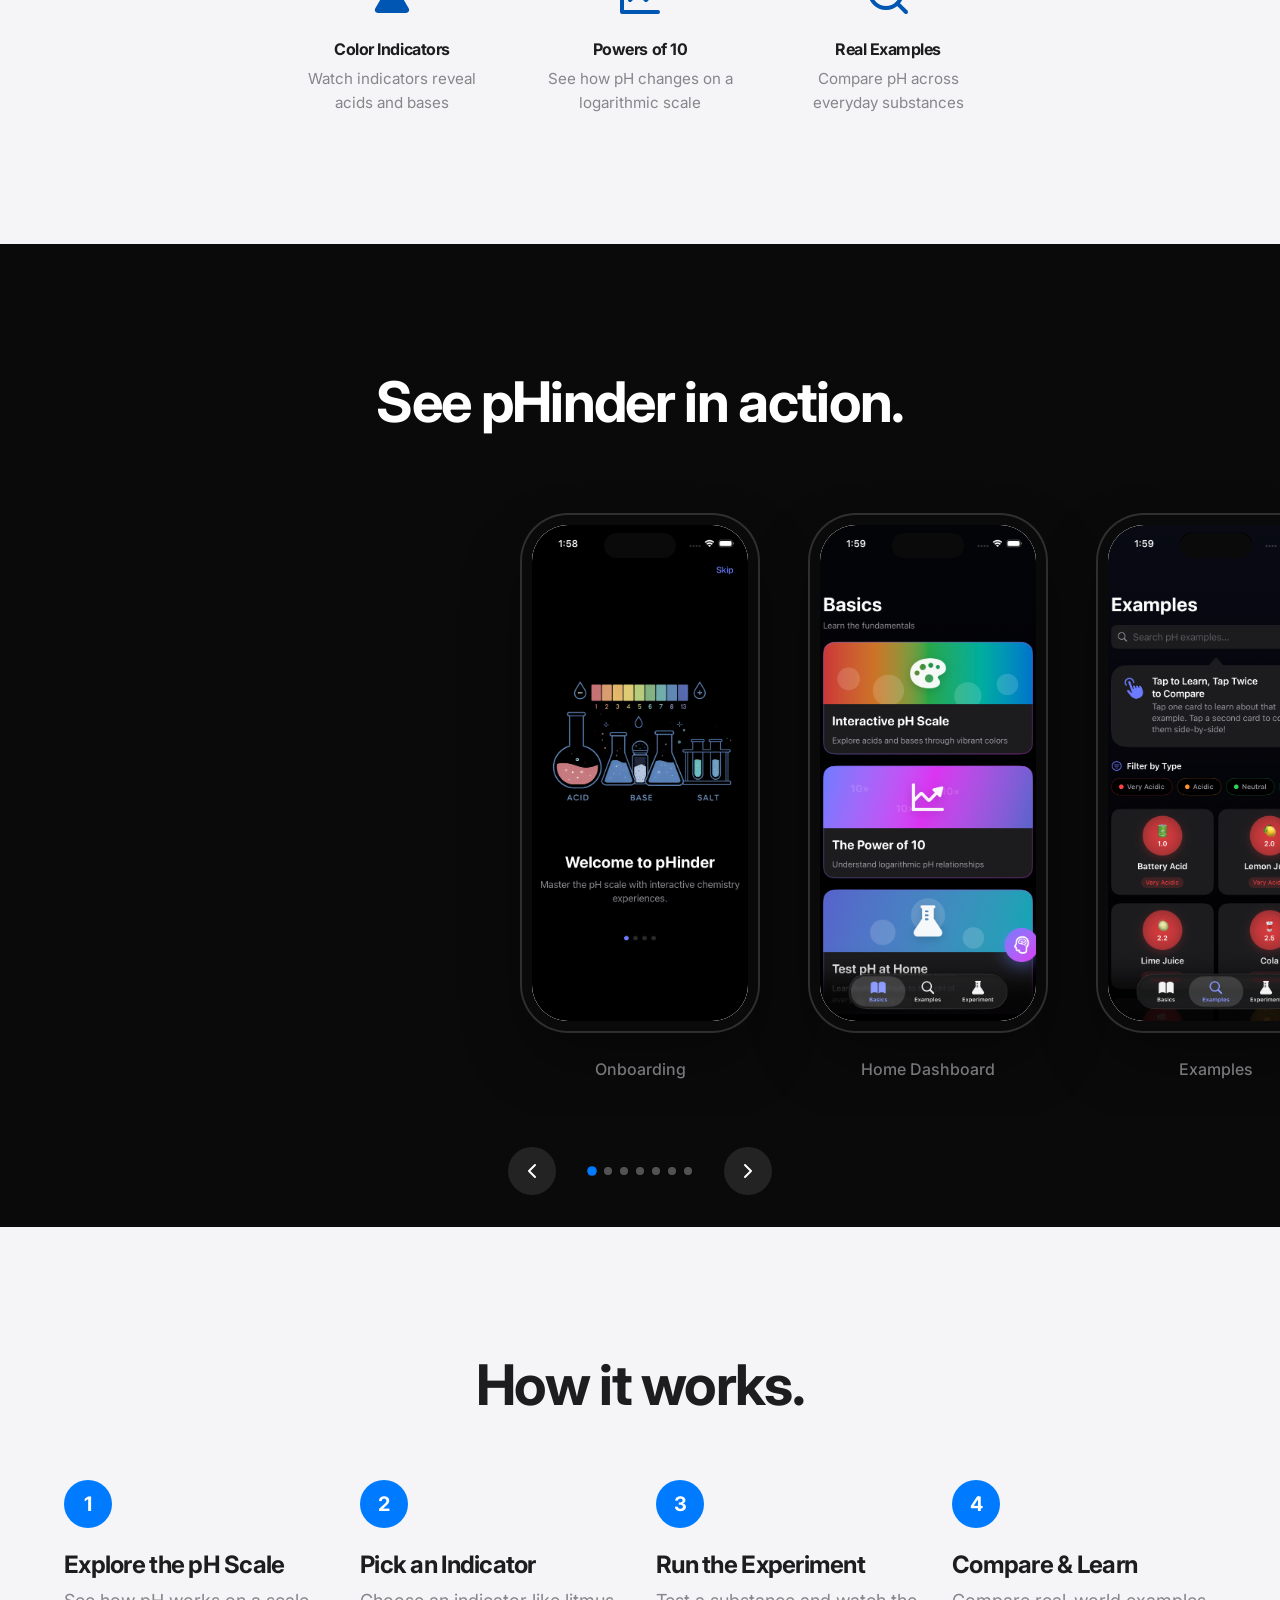
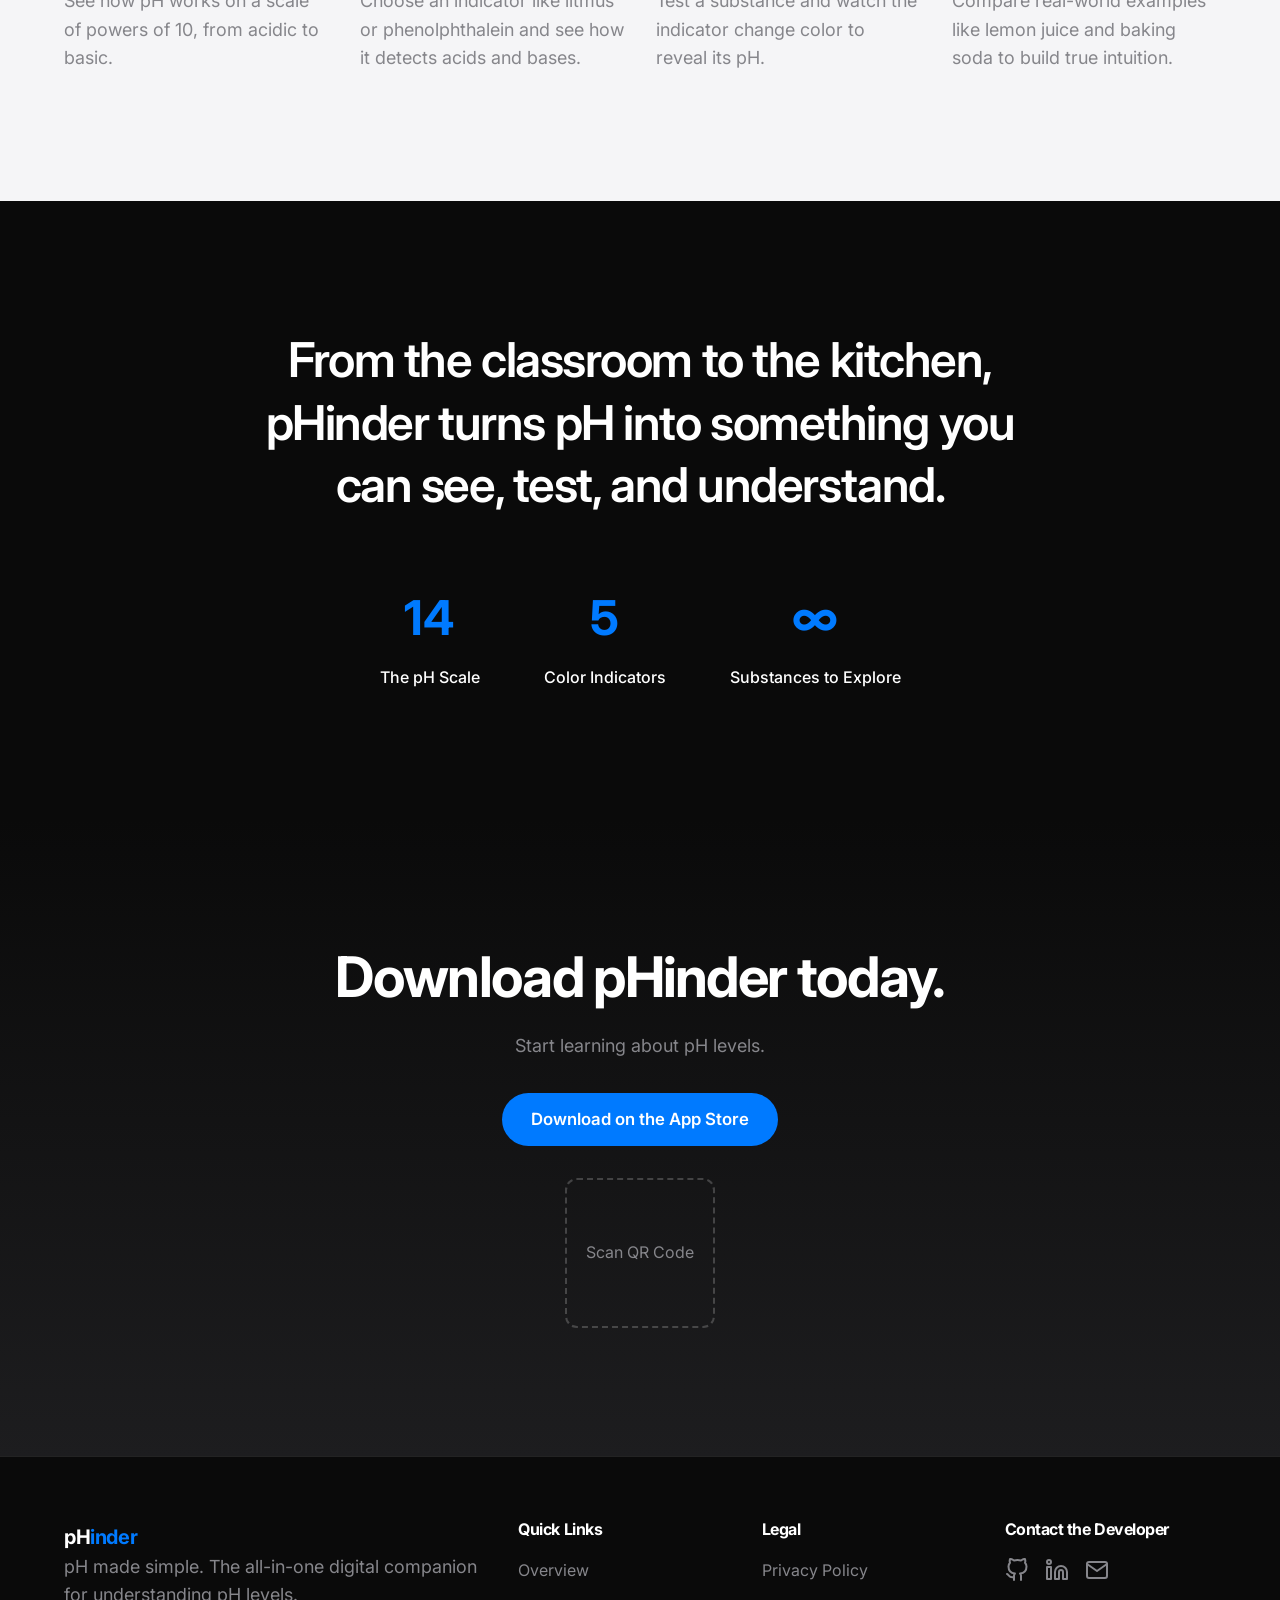
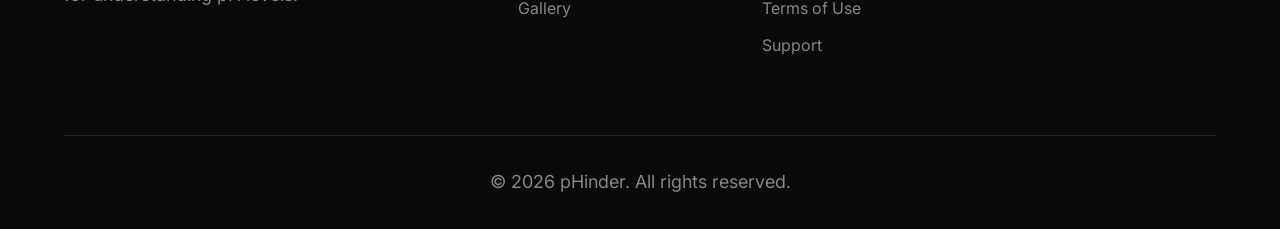
==== commit 99be3a05: "Remove 'recording' from pH description" ====
--- a/index.html
+++ b/index.html
@@ -302,7 +302,7 @@
 
             pH<span>inder</span>
           </a>
-          <p>pH made simple. The all-in-one digital companion for recording and understanding pH levels.</p>
+          <p>pH made simple. The all-in-one digital companion for understanding pH levels.</p>
         </div>
         
         <div>
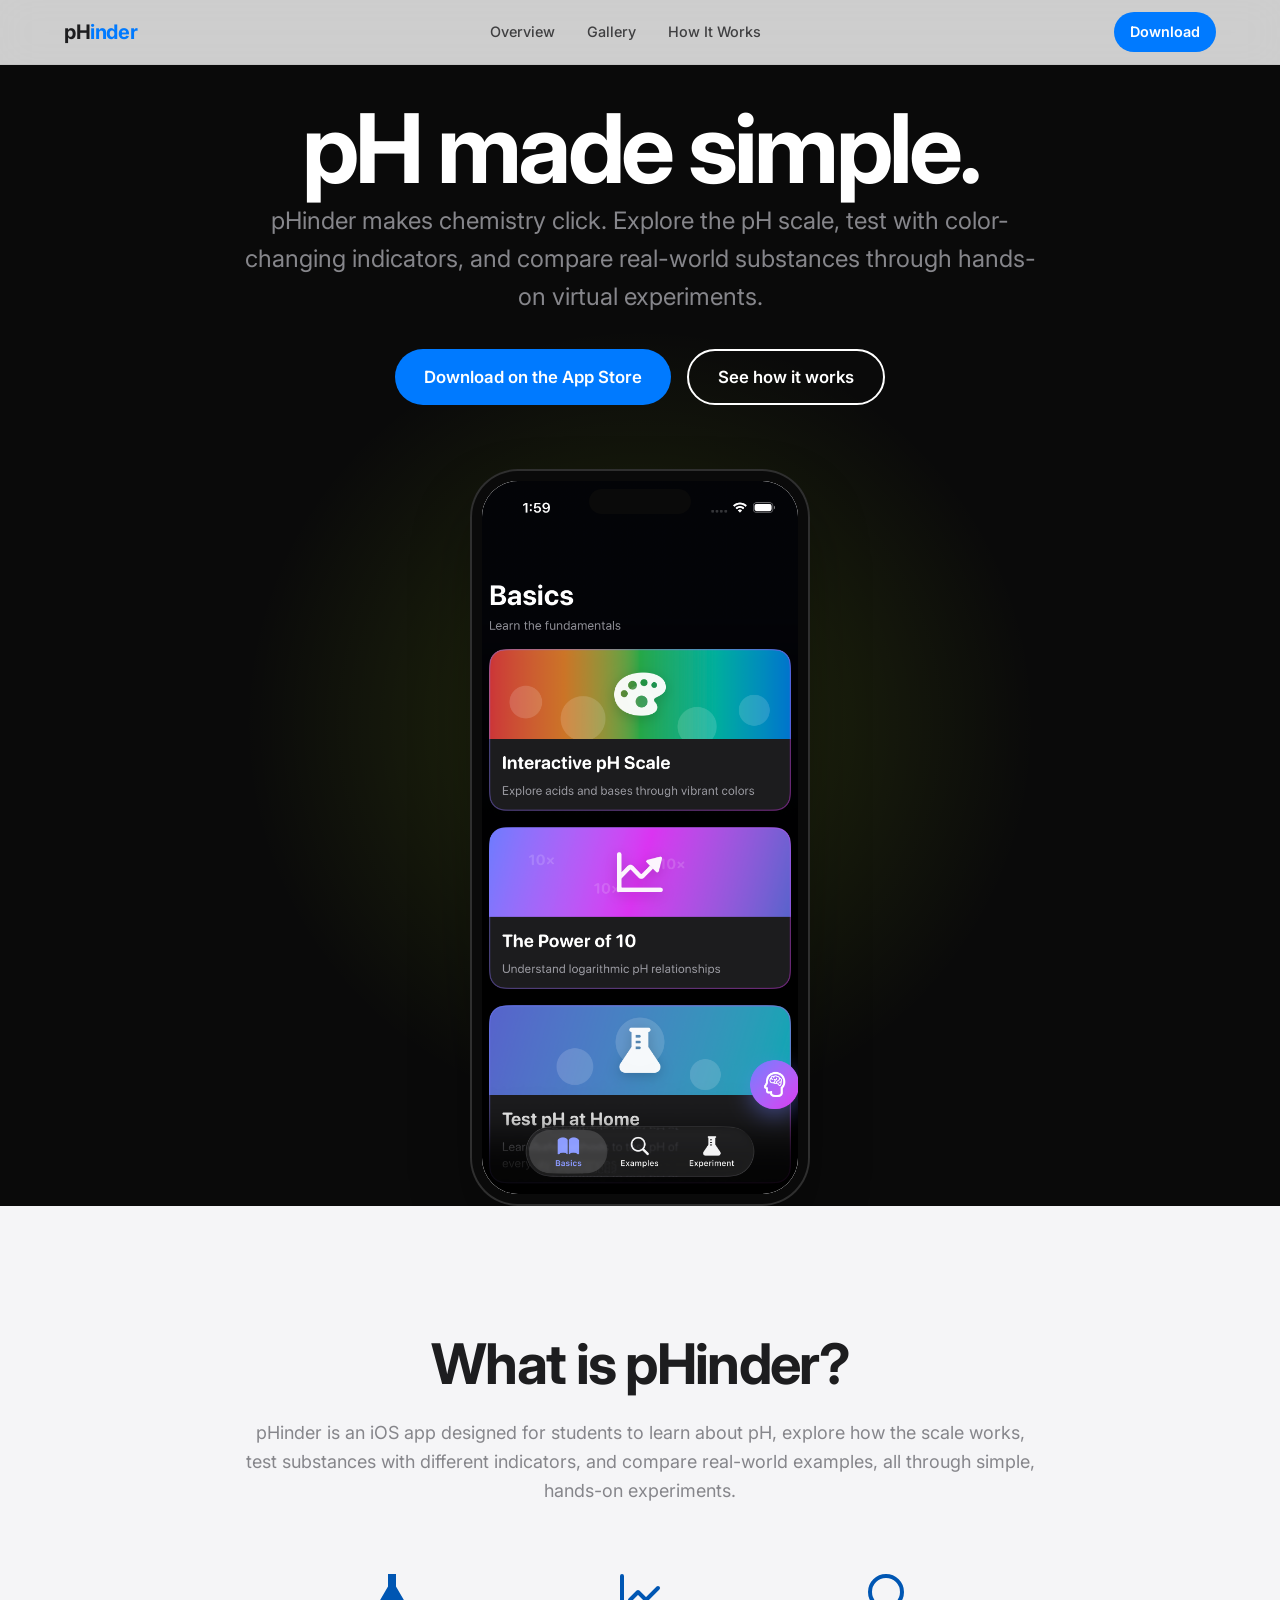
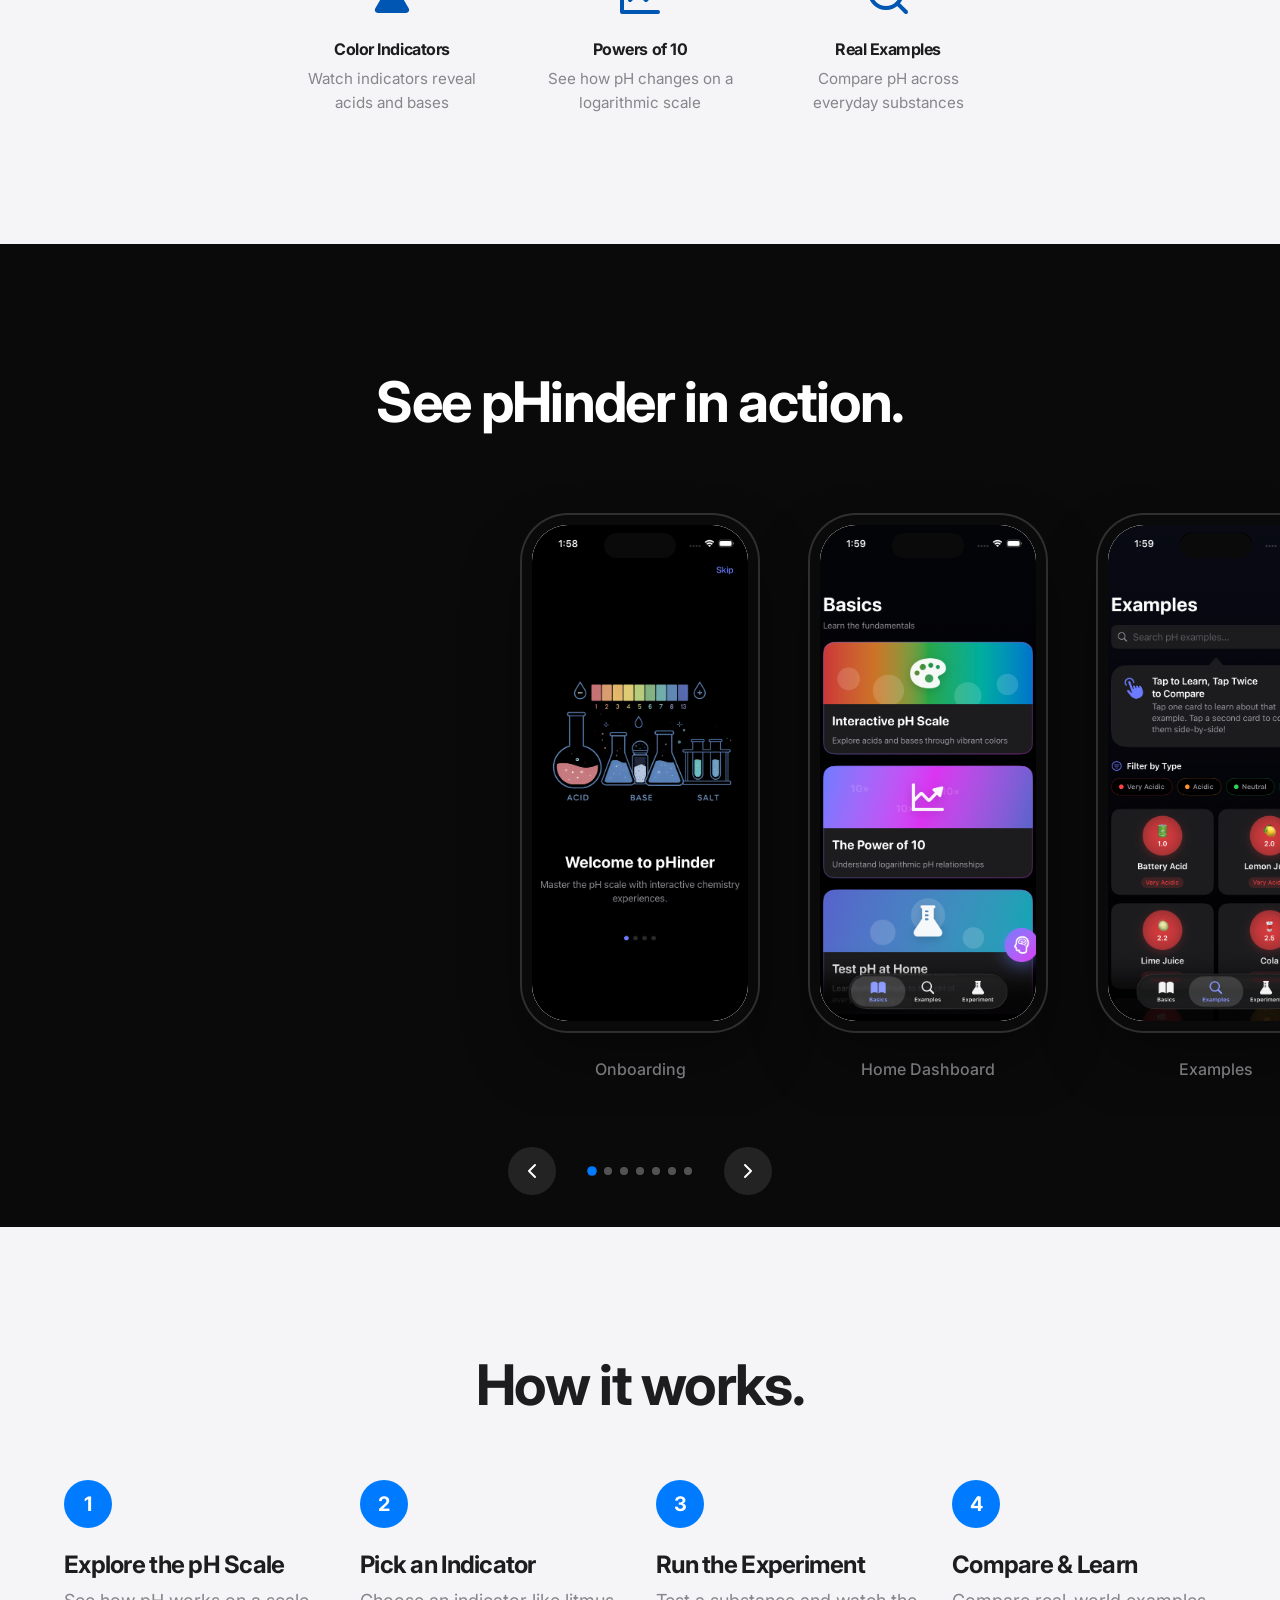
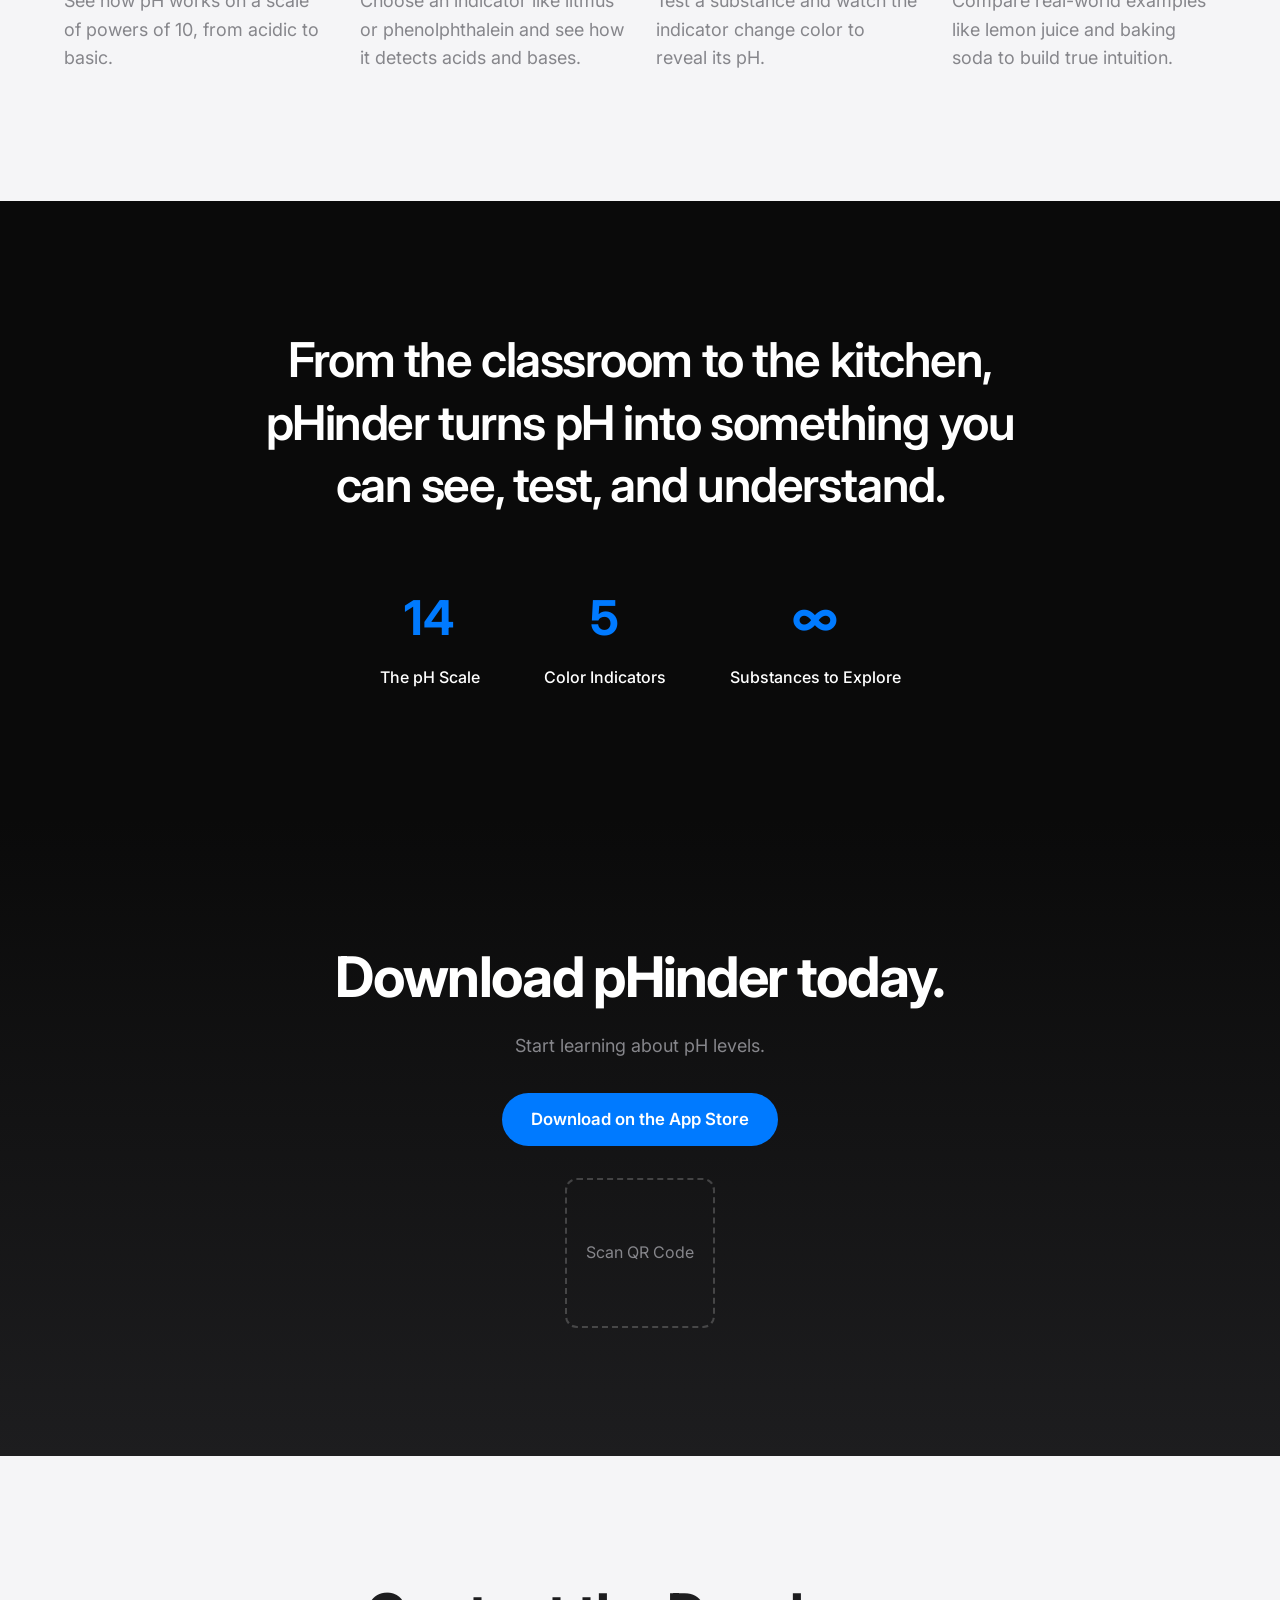
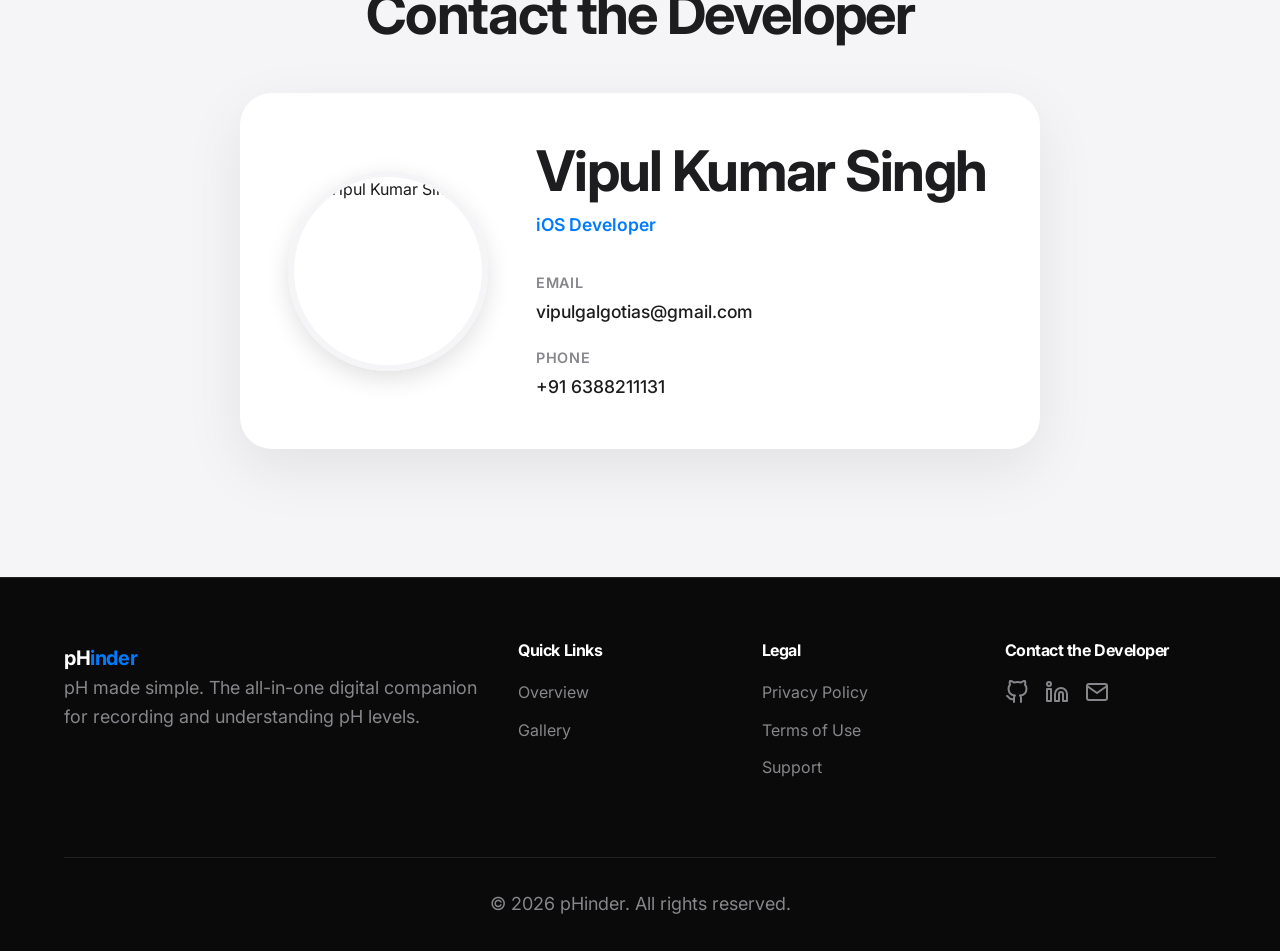
==== commit 9aa68946: "Add contact developer section to index.html Added a new section for contacting the developer, includ" ====
--- a/index.html
+++ b/index.html
@@ -293,6 +293,38 @@
 
 
 
+  <!-- Contact Developer Section -->
+  <section id="contact-developer" class="section section--light reveal">
+    <div class="container">
+      <div class="text-center" style="margin-bottom: 3rem;">
+        <h2>Contact the Developer</h2>
+      </div>
+      <div style="background: var(--color-white); border-radius: var(--border-radius-lg); box-shadow: var(--shadow-subtle); padding: 3rem; max-width: 800px; margin: 0 auto; display: flex; flex-wrap: wrap; gap: 3rem; align-items: center; justify-content: center;">
+        
+        <div style="flex: 0 0 auto; text-align: center;">
+          <img src="assets/developer.jpg" alt="Vipul Kumar Singh" style="width: 200px; height: 200px; border-radius: 50%; object-fit: cover; border: 6px solid var(--color-gray-light); box-shadow: 0 8px 24px rgba(0,0,0,0.12);">
+        </div>
+        
+        <div style="flex: 1 1 300px; text-align: left;">
+          <h2 style="margin-bottom: 0.5rem;">Vipul Kumar Singh</h2>
+          <p style="color: var(--color-accent); font-weight: 600; font-size: 1.1rem; margin-bottom: 2rem;">iOS Developer</p>
+          
+          <div style="display: flex; flex-direction: column; gap: 1.25rem;">
+            <div>
+              <p style="font-size: 0.9rem; color: var(--color-gray-mid); margin-bottom: 0.25rem; font-weight: 600; text-transform: uppercase; letter-spacing: 0.05em;">Email</p>
+              <a href="mailto:vipulgalgotias@gmail.com" style="color: var(--color-gray-dark); font-weight: 500; text-decoration: none; font-size: 1.1rem; transition: color var(--transition-fast);" onmouseover="this.style.color='var(--color-accent)'" onmouseout="this.style.color='var(--color-gray-dark)'">vipulgalgotias@gmail.com</a>
+            </div>
+            <div>
+              <p style="font-size: 0.9rem; color: var(--color-gray-mid); margin-bottom: 0.25rem; font-weight: 600; text-transform: uppercase; letter-spacing: 0.05em;">Phone</p>
+              <a href="tel:6388211131" style="color: var(--color-gray-dark); font-weight: 500; text-decoration: none; font-size: 1.1rem; transition: color var(--transition-fast);" onmouseover="this.style.color='var(--color-accent)'" onmouseout="this.style.color='var(--color-gray-dark)'">+91 6388211131</a>
+            </div>
+          </div>
+        </div>
+        
+      </div>
+    </div>
+  </section>
+
   <!-- Footer -->
   <footer class="footer">
     <div class="container">
@@ -302,7 +334,7 @@
 
             pH<span>inder</span>
           </a>
-          <p>pH made simple. The all-in-one digital companion for understanding pH levels.</p>
+          <p>pH made simple. The all-in-one digital companion for recording and understanding pH levels.</p>
         </div>
         
         <div>
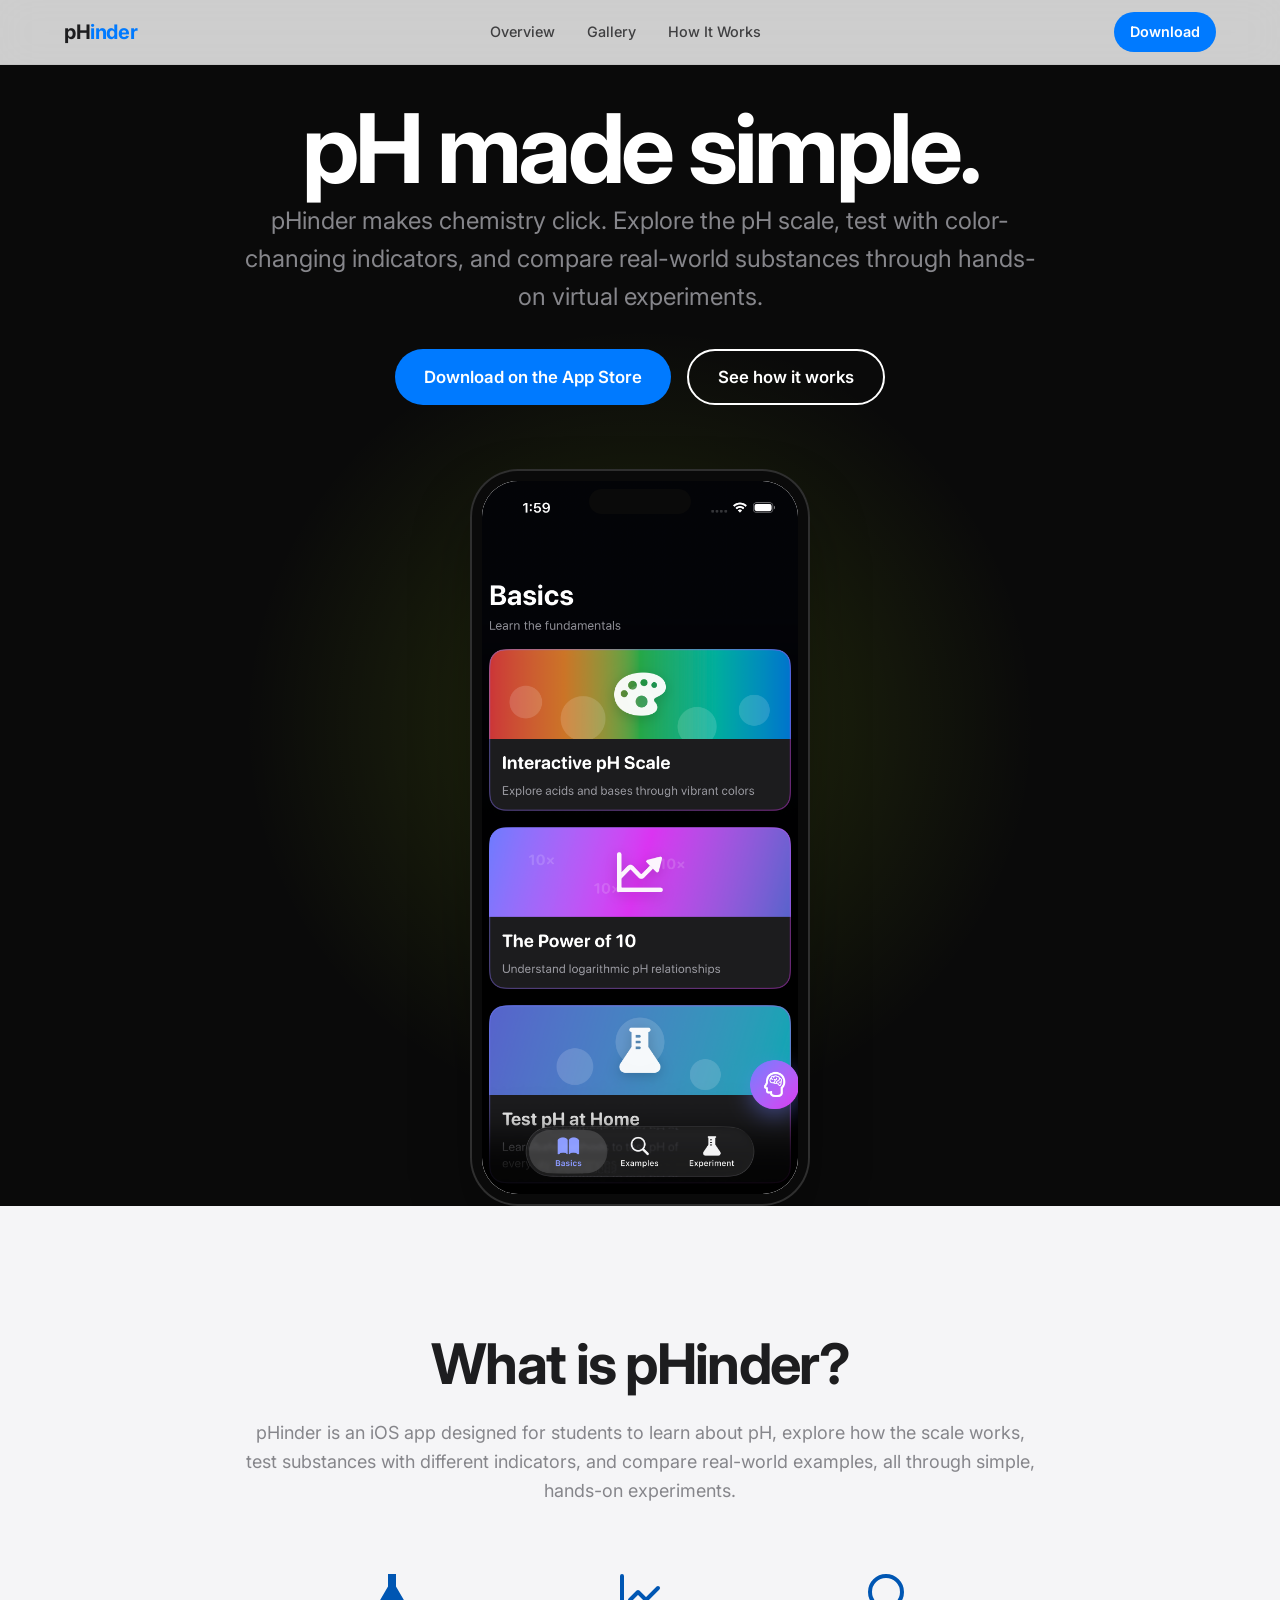
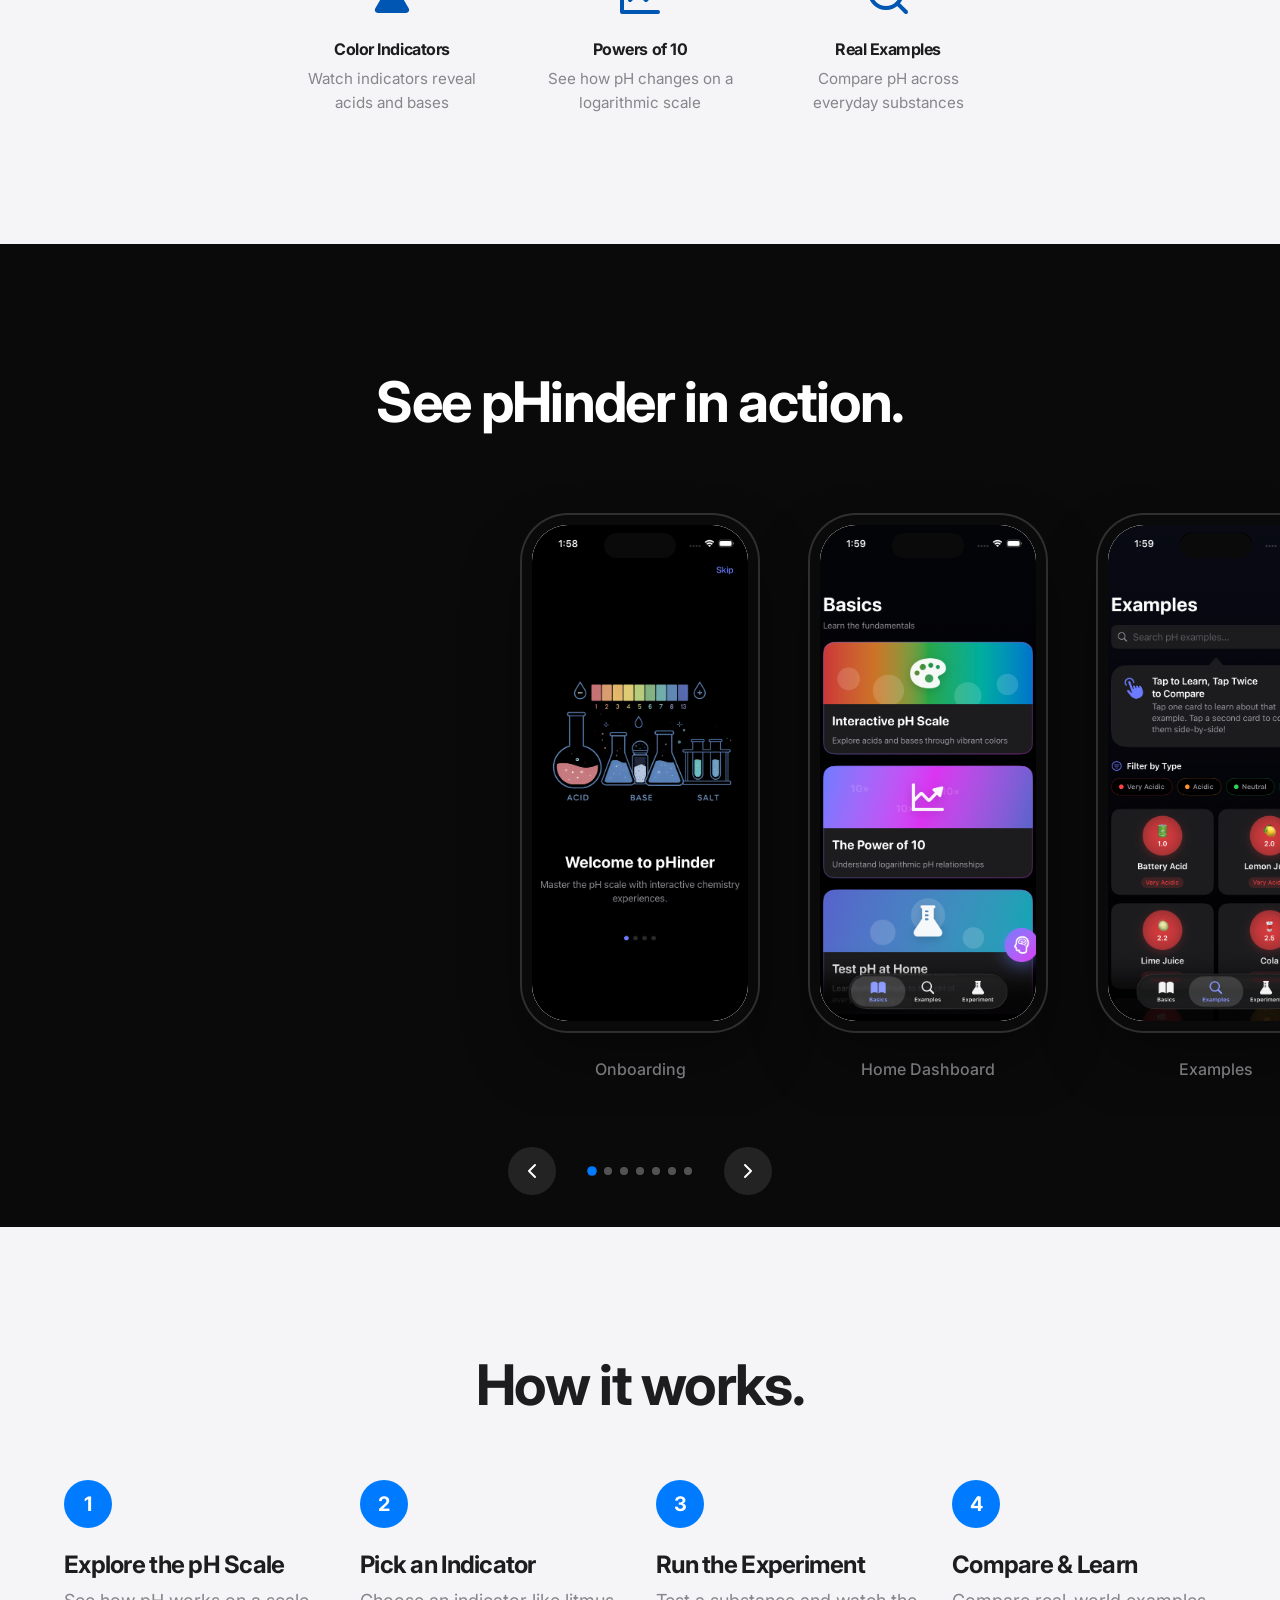
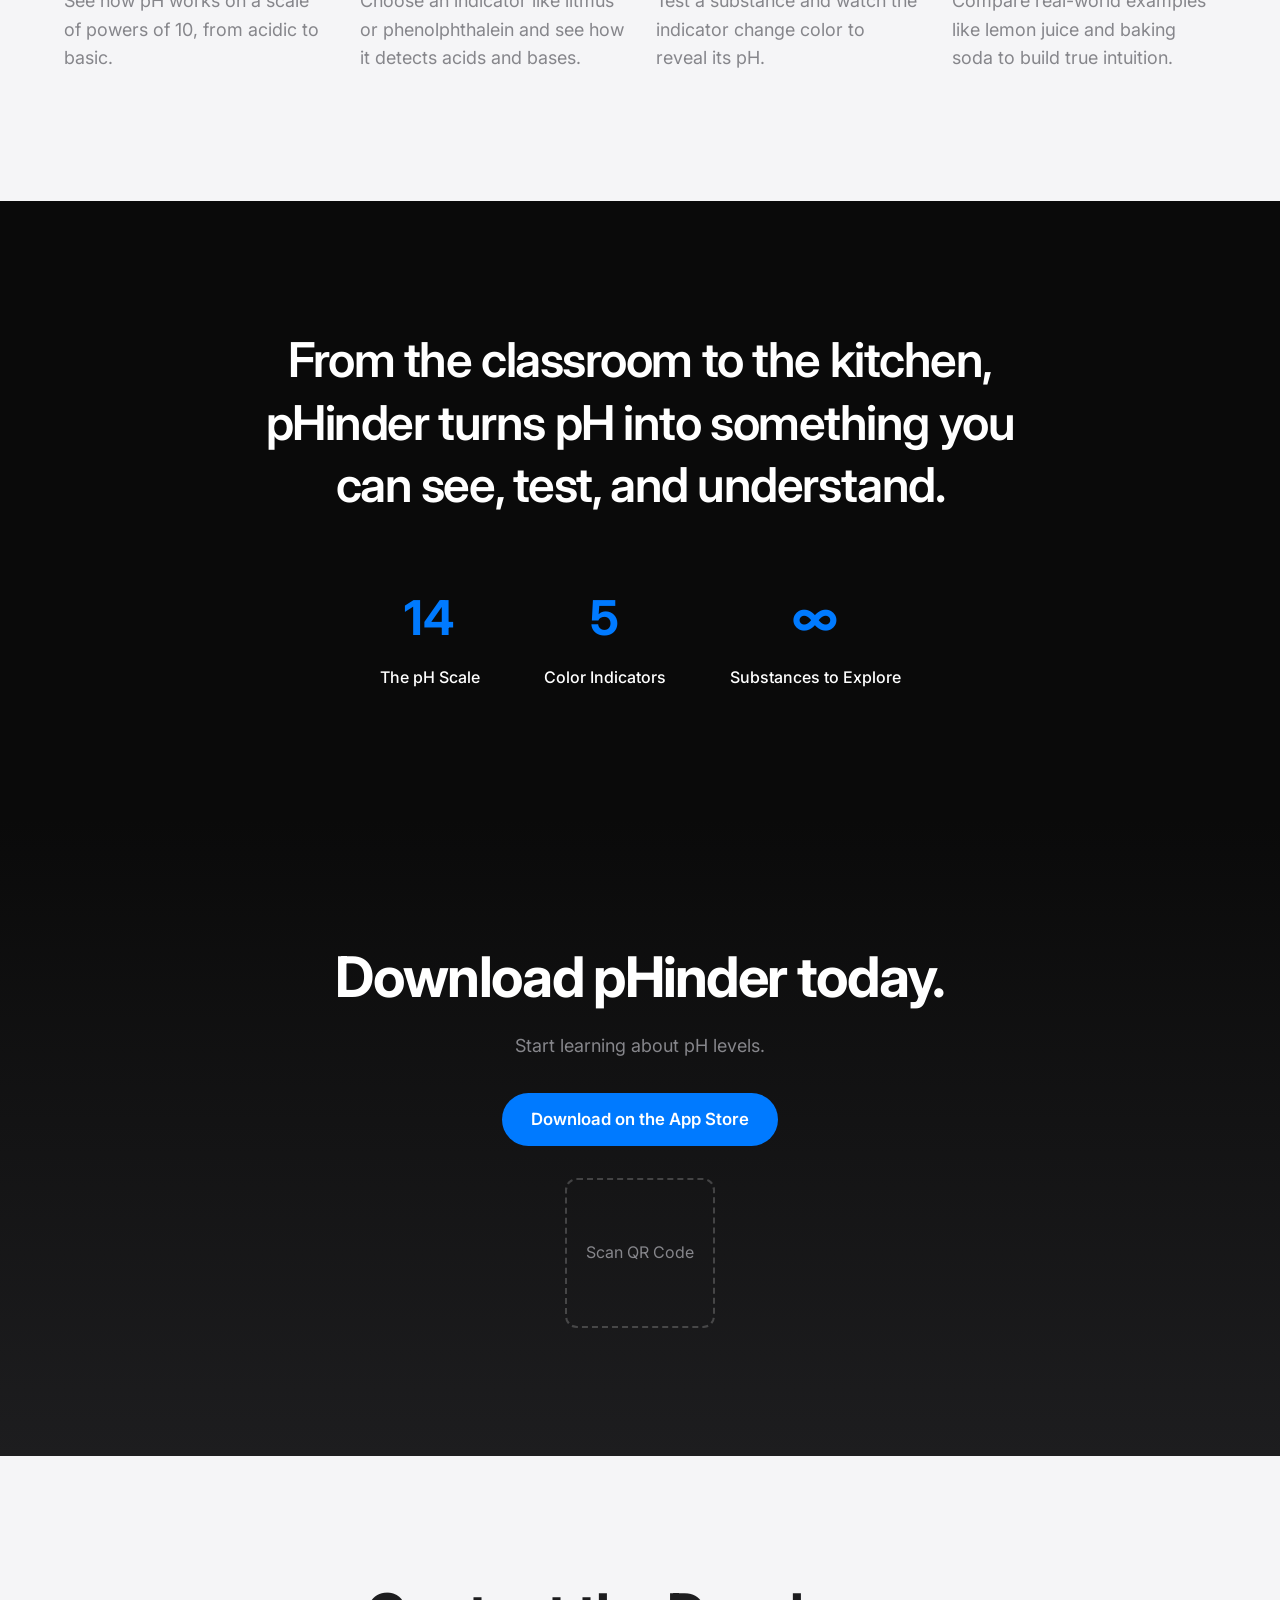
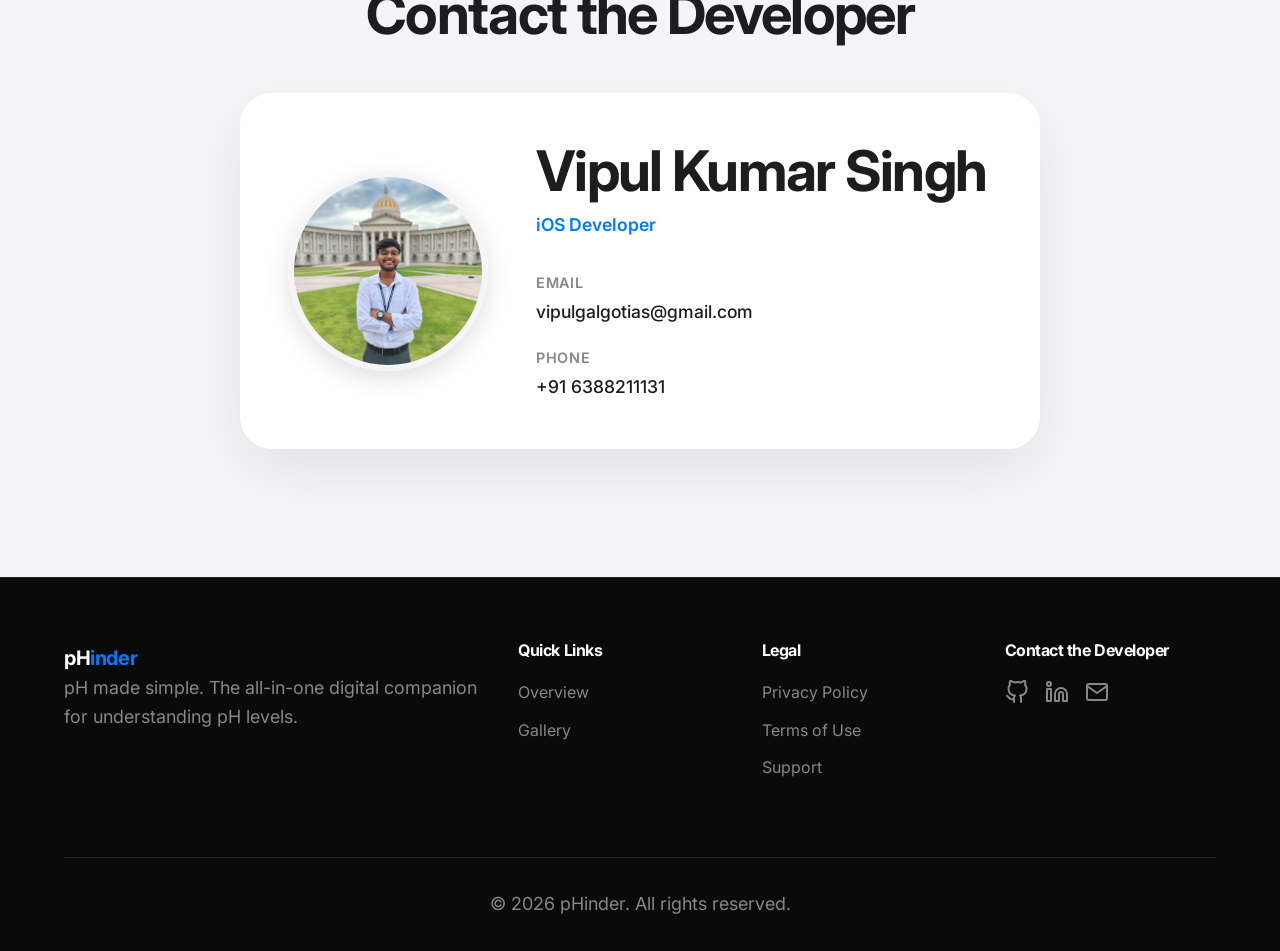
==== commit 83aa4db8: "Remove 'recording' from pH description" ====
--- a/index.html
+++ b/index.html
@@ -334,7 +334,7 @@
 
             pH<span>inder</span>
           </a>
-          <p>pH made simple. The all-in-one digital companion for recording and understanding pH levels.</p>
+          <p>pH made simple. The all-in-one digital companion for understanding pH levels.</p>
         </div>
         
         <div>
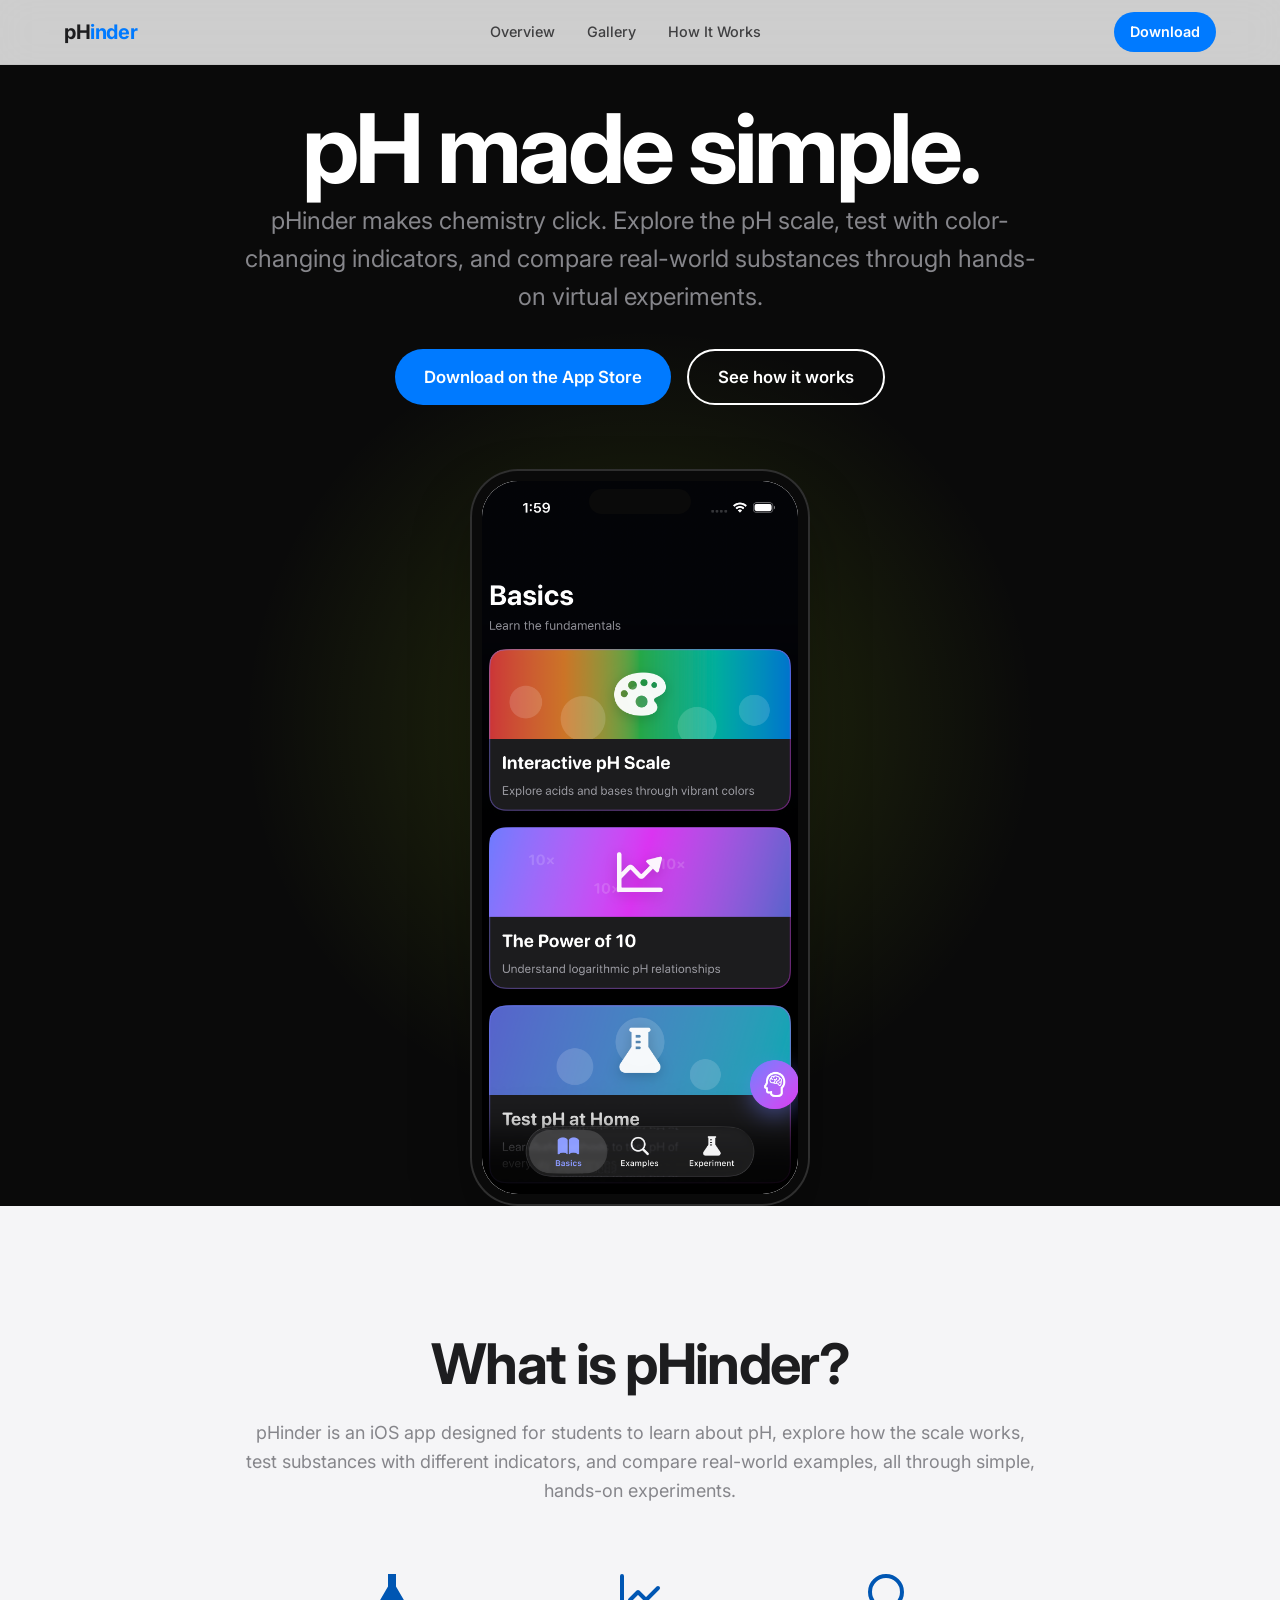
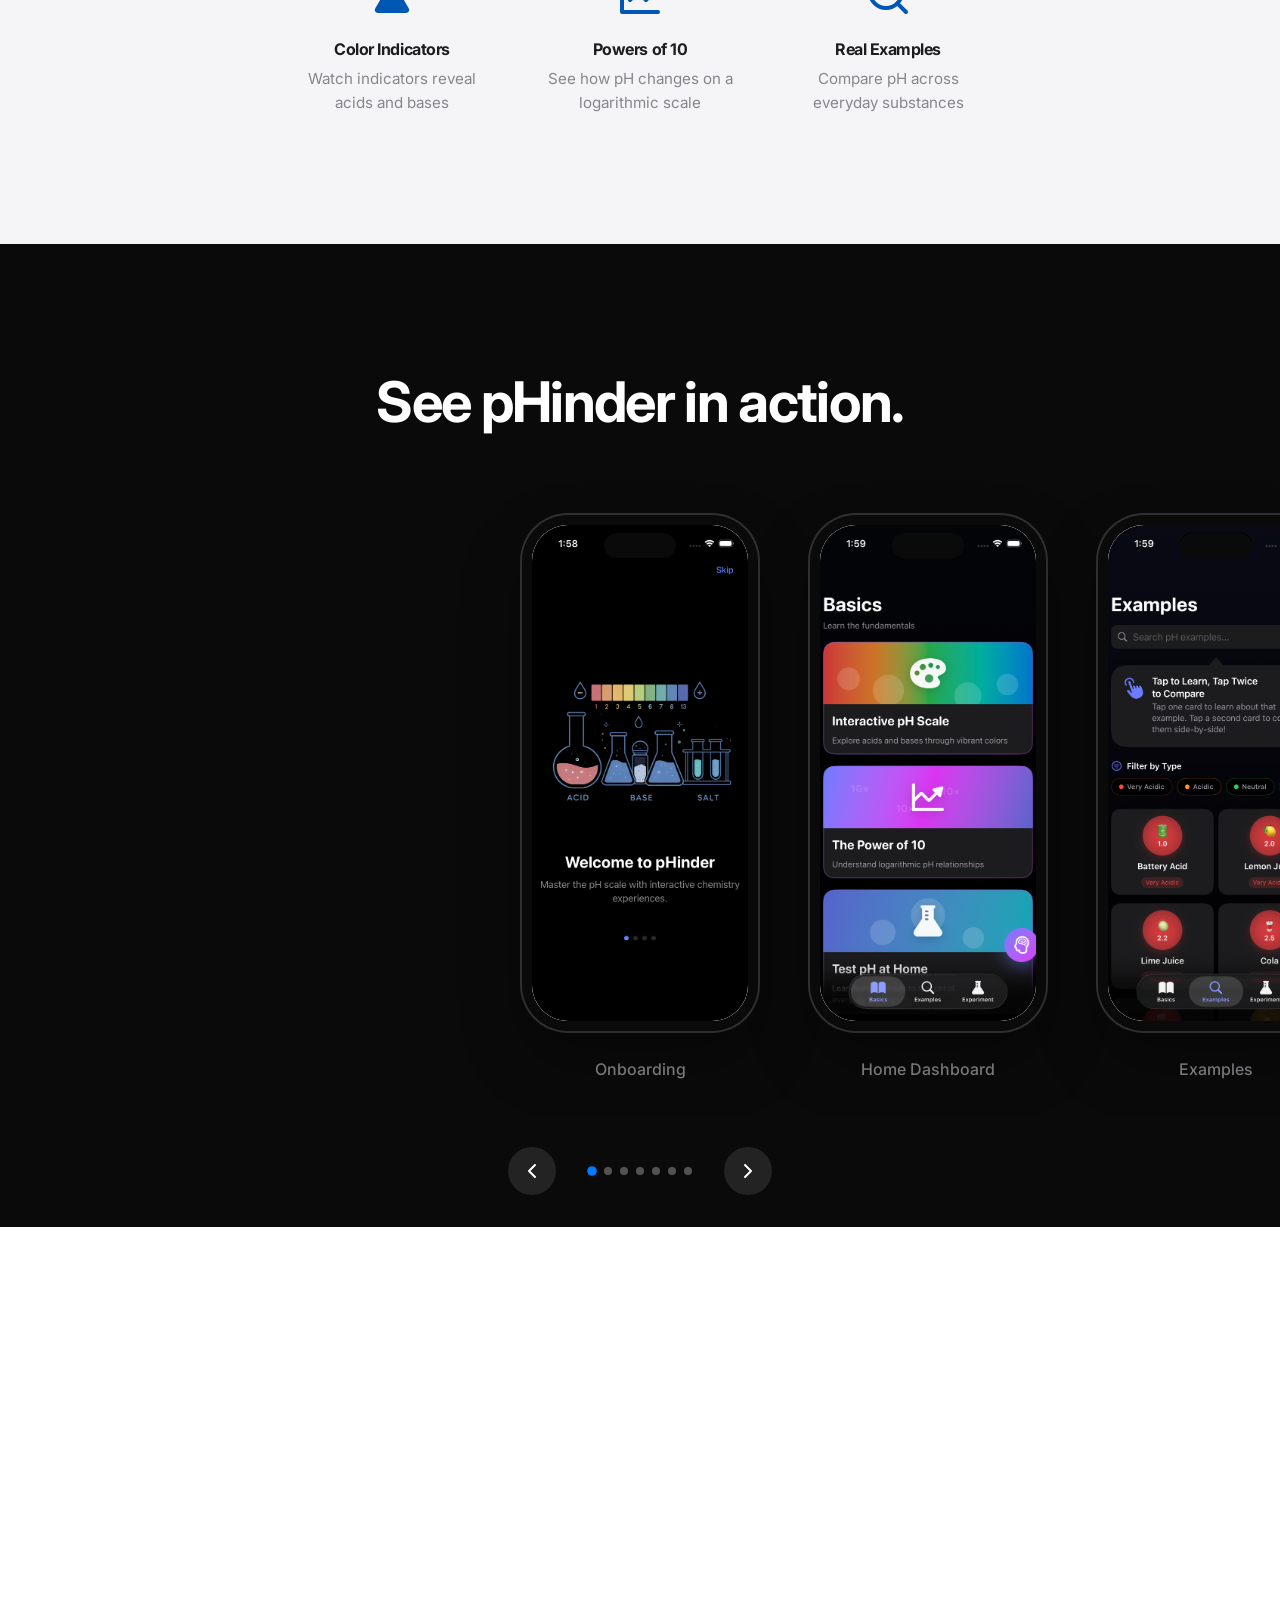
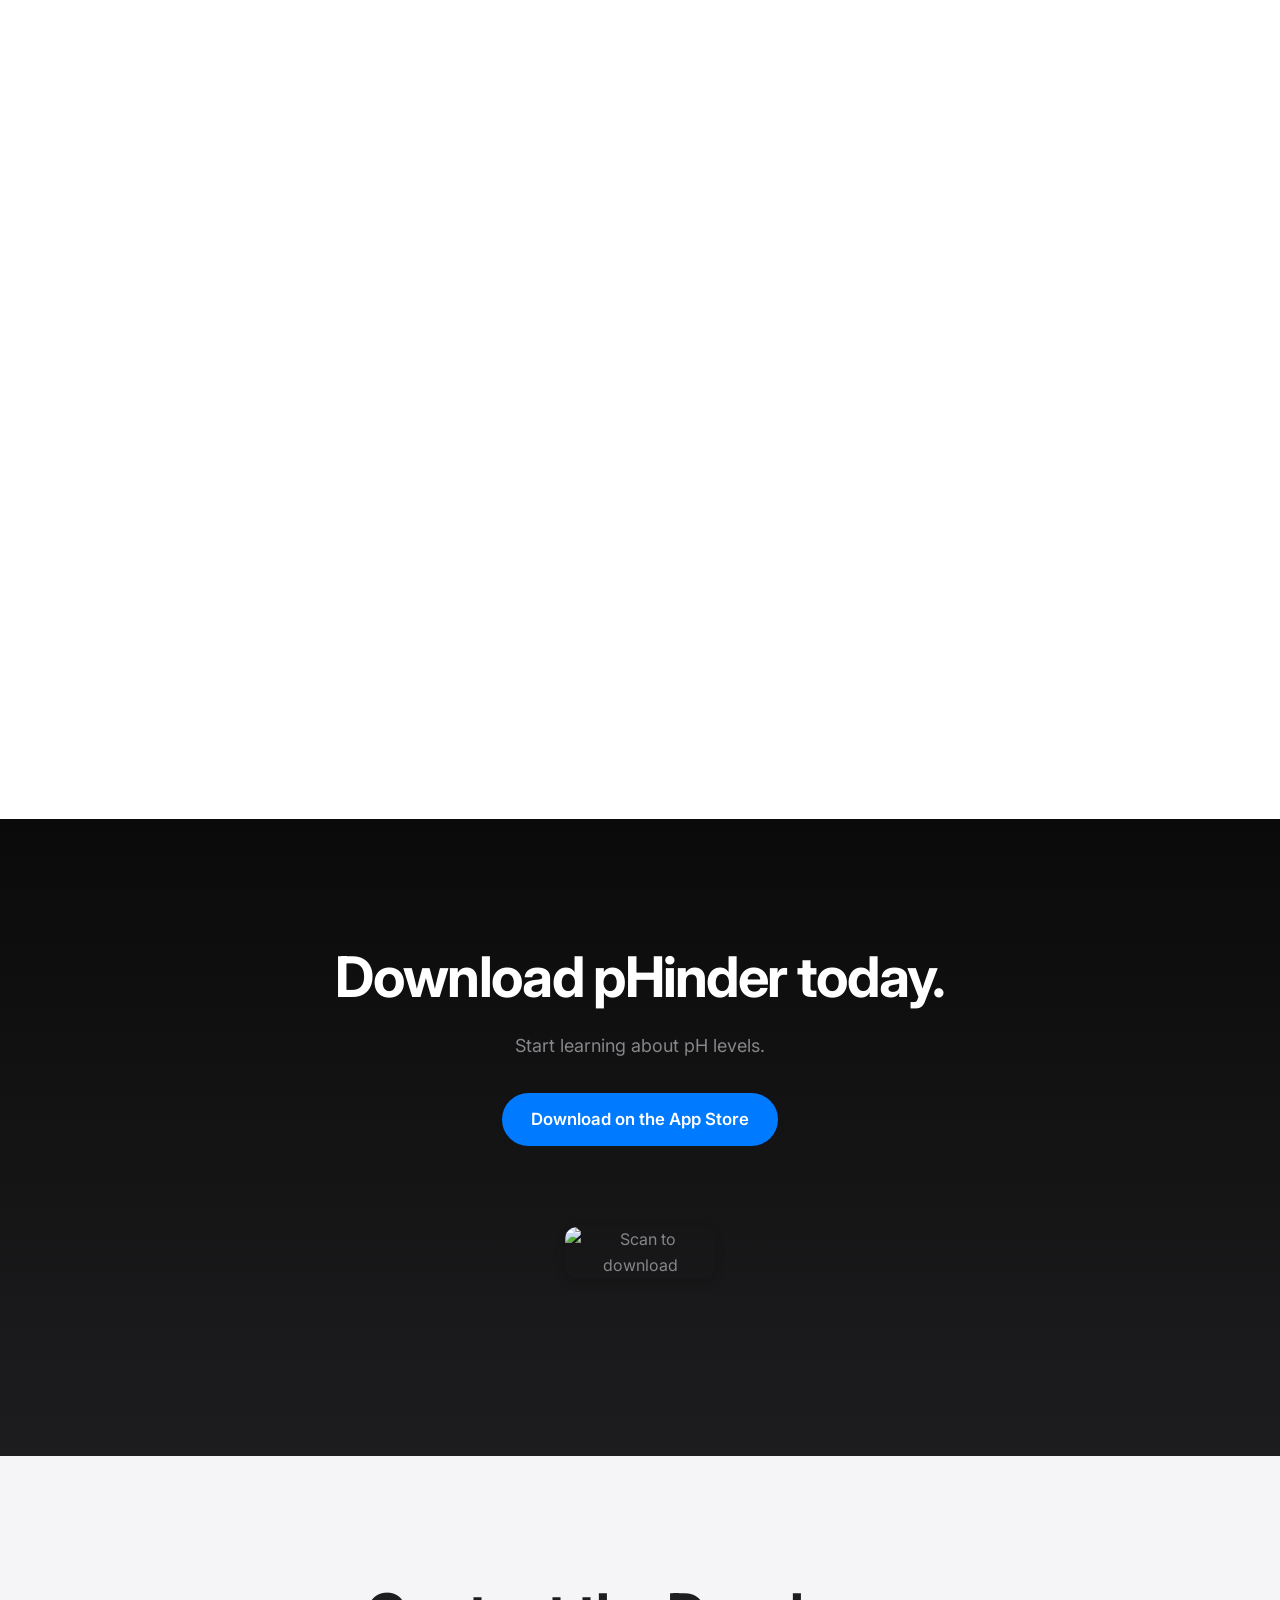
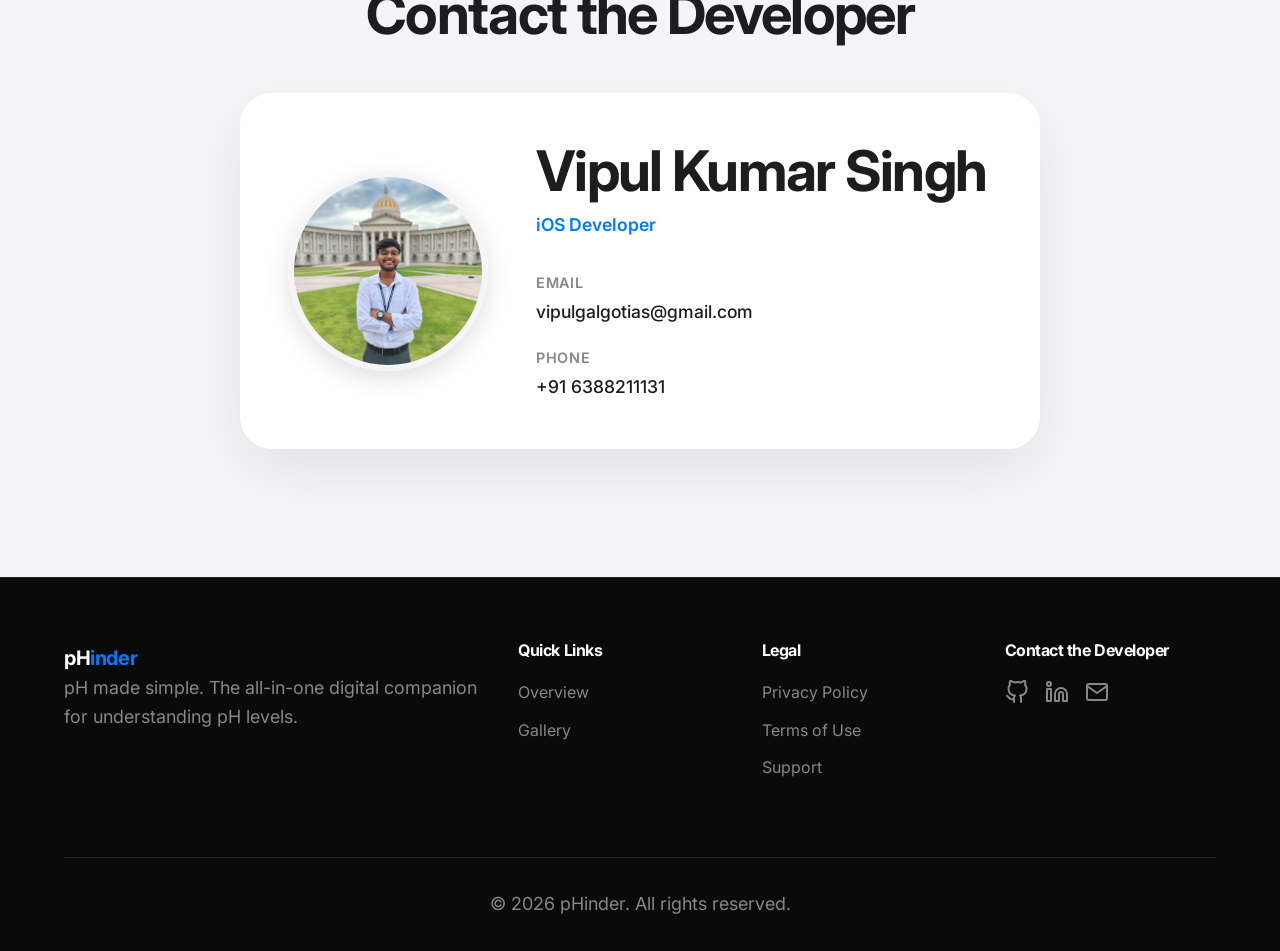
==== commit 0ac39d1d: "Enhance QR code display in index.html Updated QR code placeholder with image and styles." ====
--- a/index.html
+++ b/index.html
@@ -285,8 +285,8 @@
         Download on the App Store
       </a>
       
-      <div class="qr-placeholder">
-        Scan QR Code
+      <div class="qr-placeholder" style="border: none; background: transparent;">
+        <img src="assets/qr-code.png" alt="Scan to download" style="max-width: 150px; border-radius: 12px; box-shadow: 0 4px 12px rgba(0,0,0,0.15);">
       </div>
     </div>
   </section>
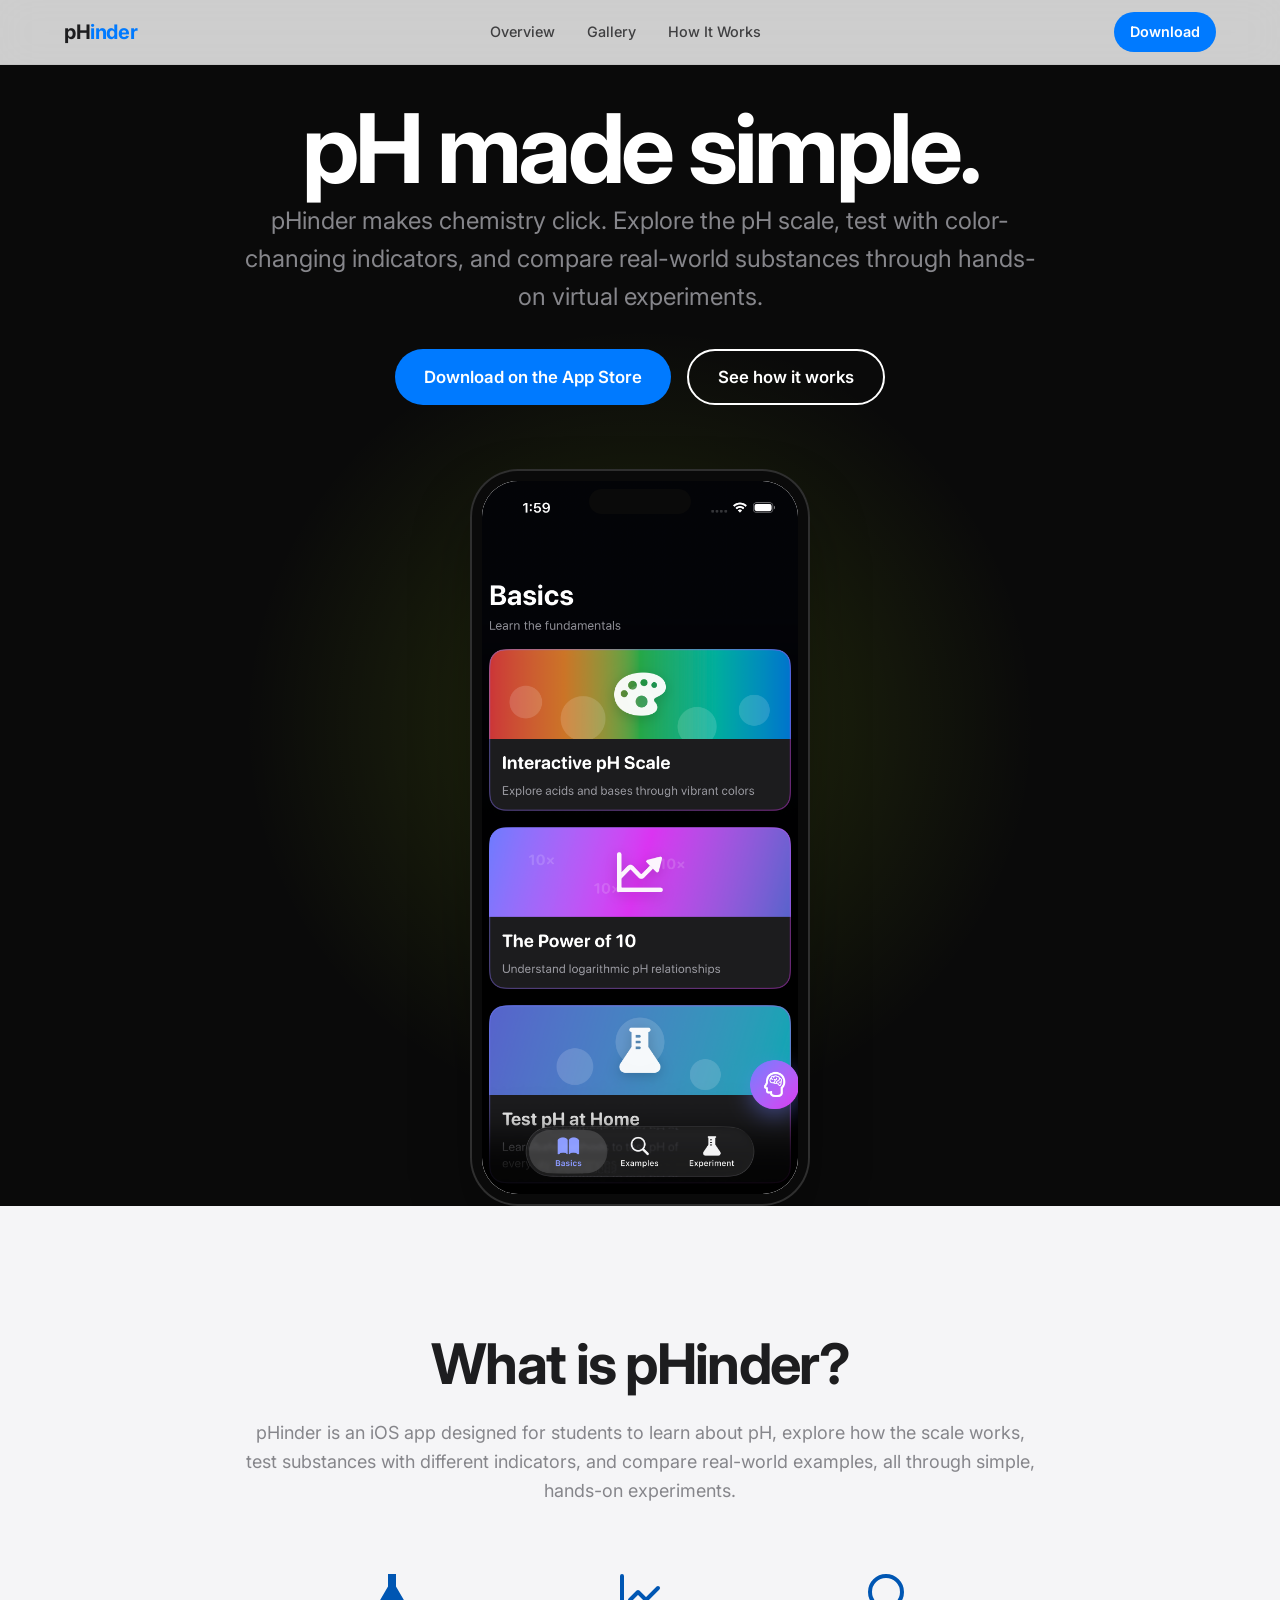
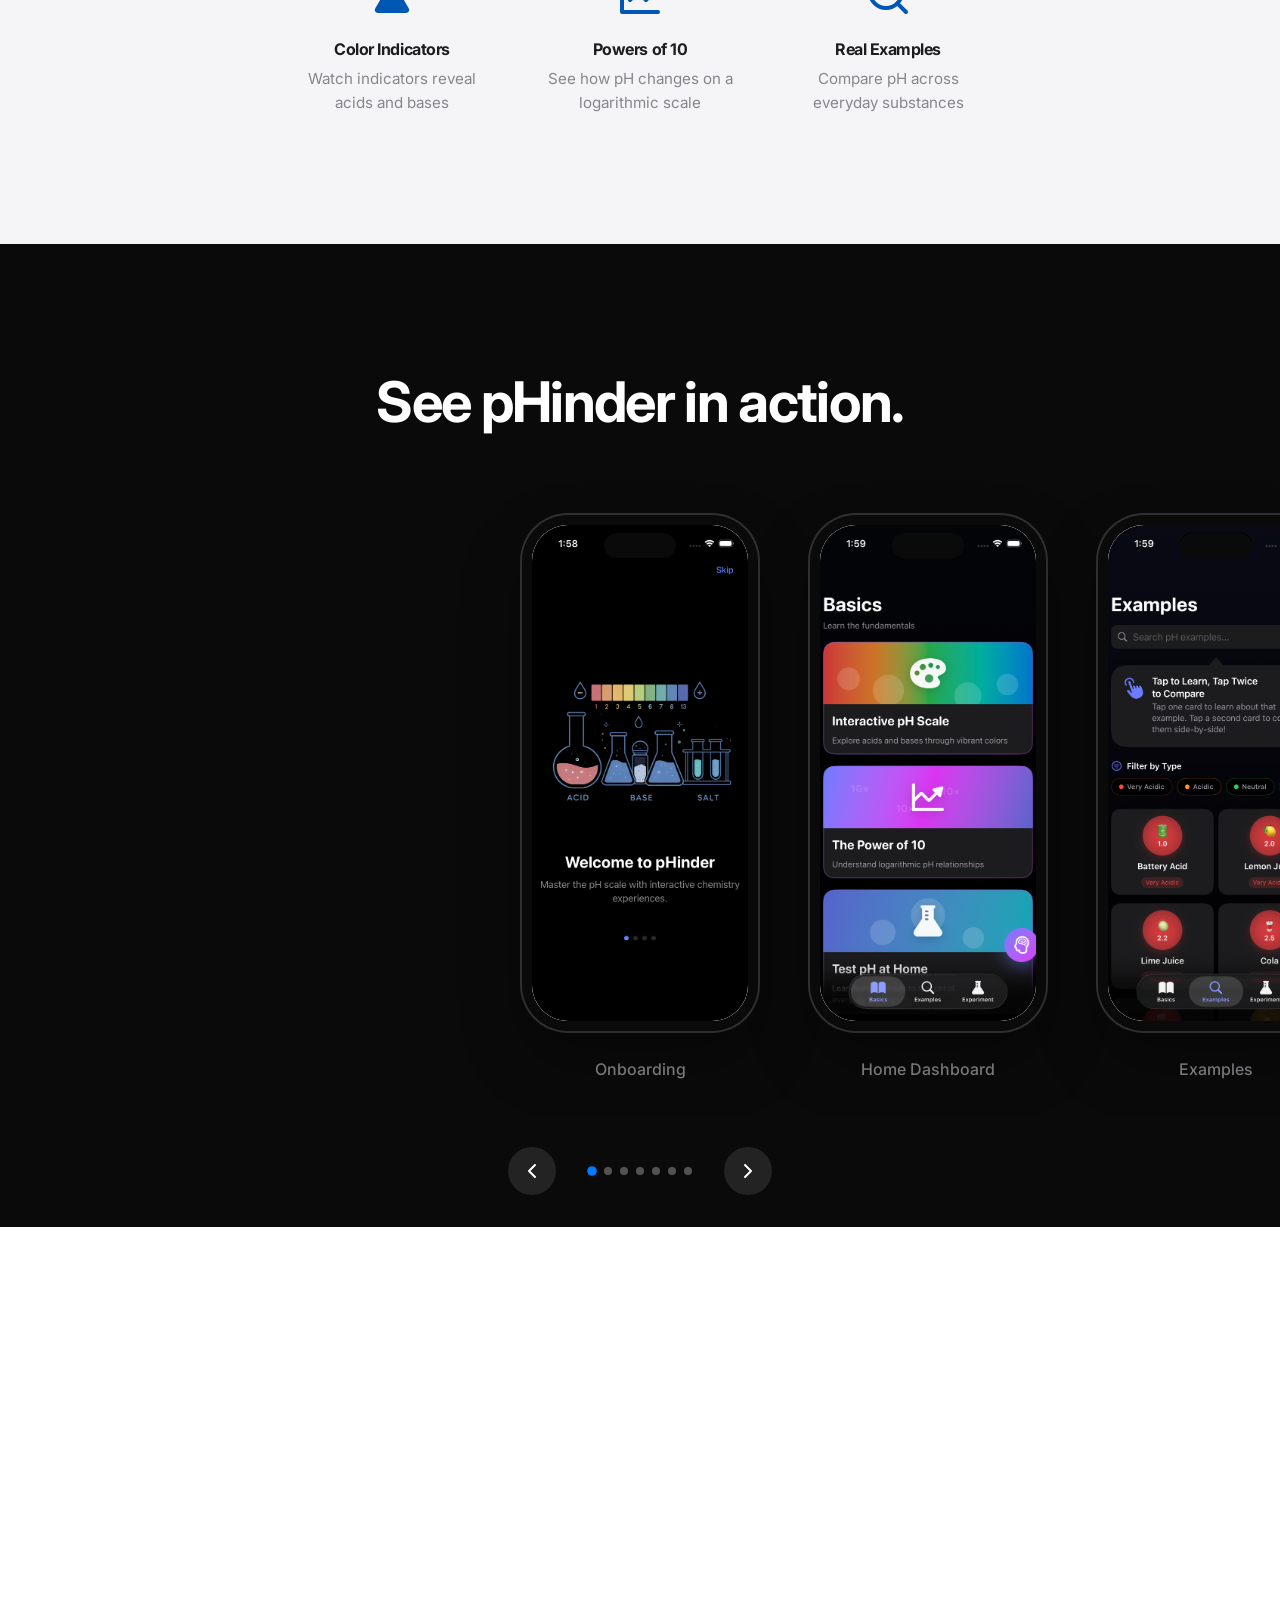
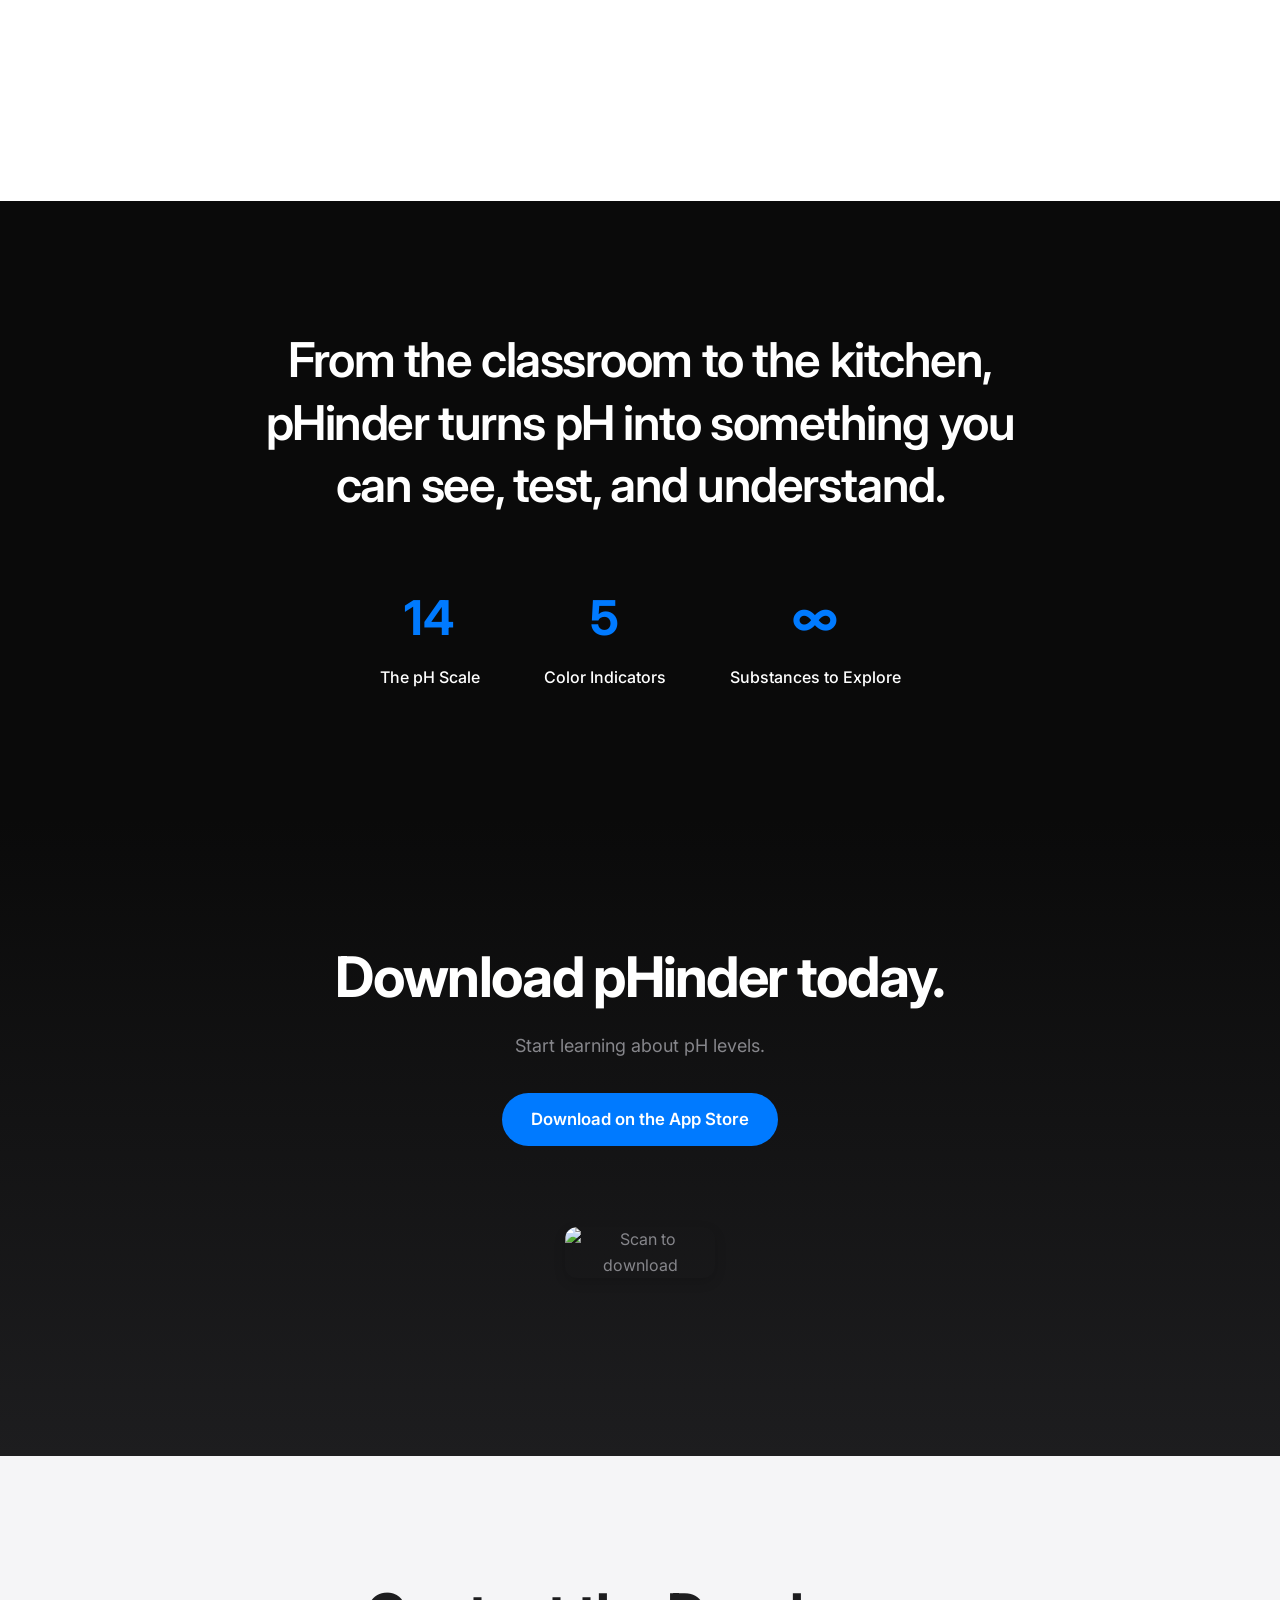
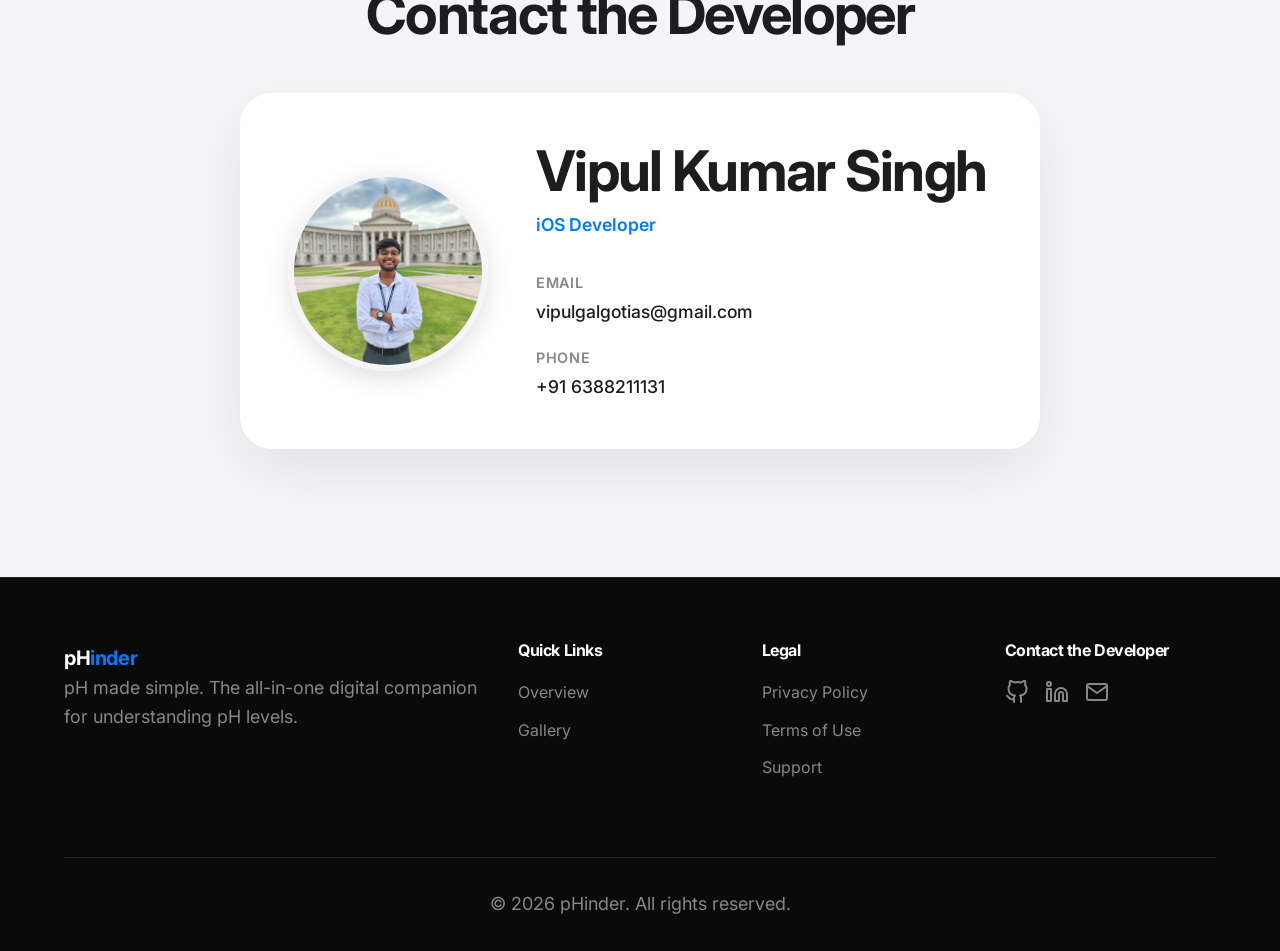
==== commit febb689f: "Update App Store links to new URL" ====
--- a/index.html
+++ b/index.html
@@ -38,7 +38,7 @@
       </div>
       
       <div class="navbar__actions">
-        <a href="https://apps.apple.com/" target="_blank" class="btn btn--primary btn--sm">Download</a>
+        <a href="https://apple.co/43LIINp" target="_blank" class="btn btn--primary btn--sm">Download</a>
         <button class="navbar__toggle" aria-label="Toggle menu">
           <span></span>
           <span></span>
@@ -56,7 +56,7 @@
       <a href="#gallery" class="mobile-nav__link">Gallery</a>
       <a href="#how-it-works" class="mobile-nav__link">How It Works</a>
 
-      <a href="https://apps.apple.com/" target="_blank" class="btn btn--primary mobile-nav__link">Download App</a>
+      <a href="https://apple.co/43LIINp" target="_blank" class="btn btn--primary mobile-nav__link">Download App</a>
     </div>
   </div>
 
@@ -68,7 +68,7 @@
         <h1>pH made simple.</h1>
         <p class="hero__subtitle">pHinder makes chemistry click. Explore the pH scale, test with color-changing indicators, and compare real-world substances through hands-on virtual experiments.</p>
         <div class="hero__actions">
-          <a href="https://apps.apple.com/" target="_blank" class="btn btn--primary">Download on the App Store</a>
+          <a href="https://apple.co/43LIINp" target="_blank" class="btn btn--primary">Download on the App Store</a>
           <a href="#how-it-works" class="btn btn--secondary">See how it works</a>
         </div>
       </div>
@@ -280,7 +280,7 @@
       <h2 style="color: var(--color-white);">Download pHinder today.</h2>
       <p style="color: var(--color-gray-mid); margin-bottom: 2rem;">Start learning about pH levels.</p>
       
-      <a href="https://apps.apple.com/" target="_blank" class="btn btn--primary">
+      <a href="https://apple.co/43LIINp" target="_blank" class="btn btn--primary">
 
         Download on the App Store
       </a>
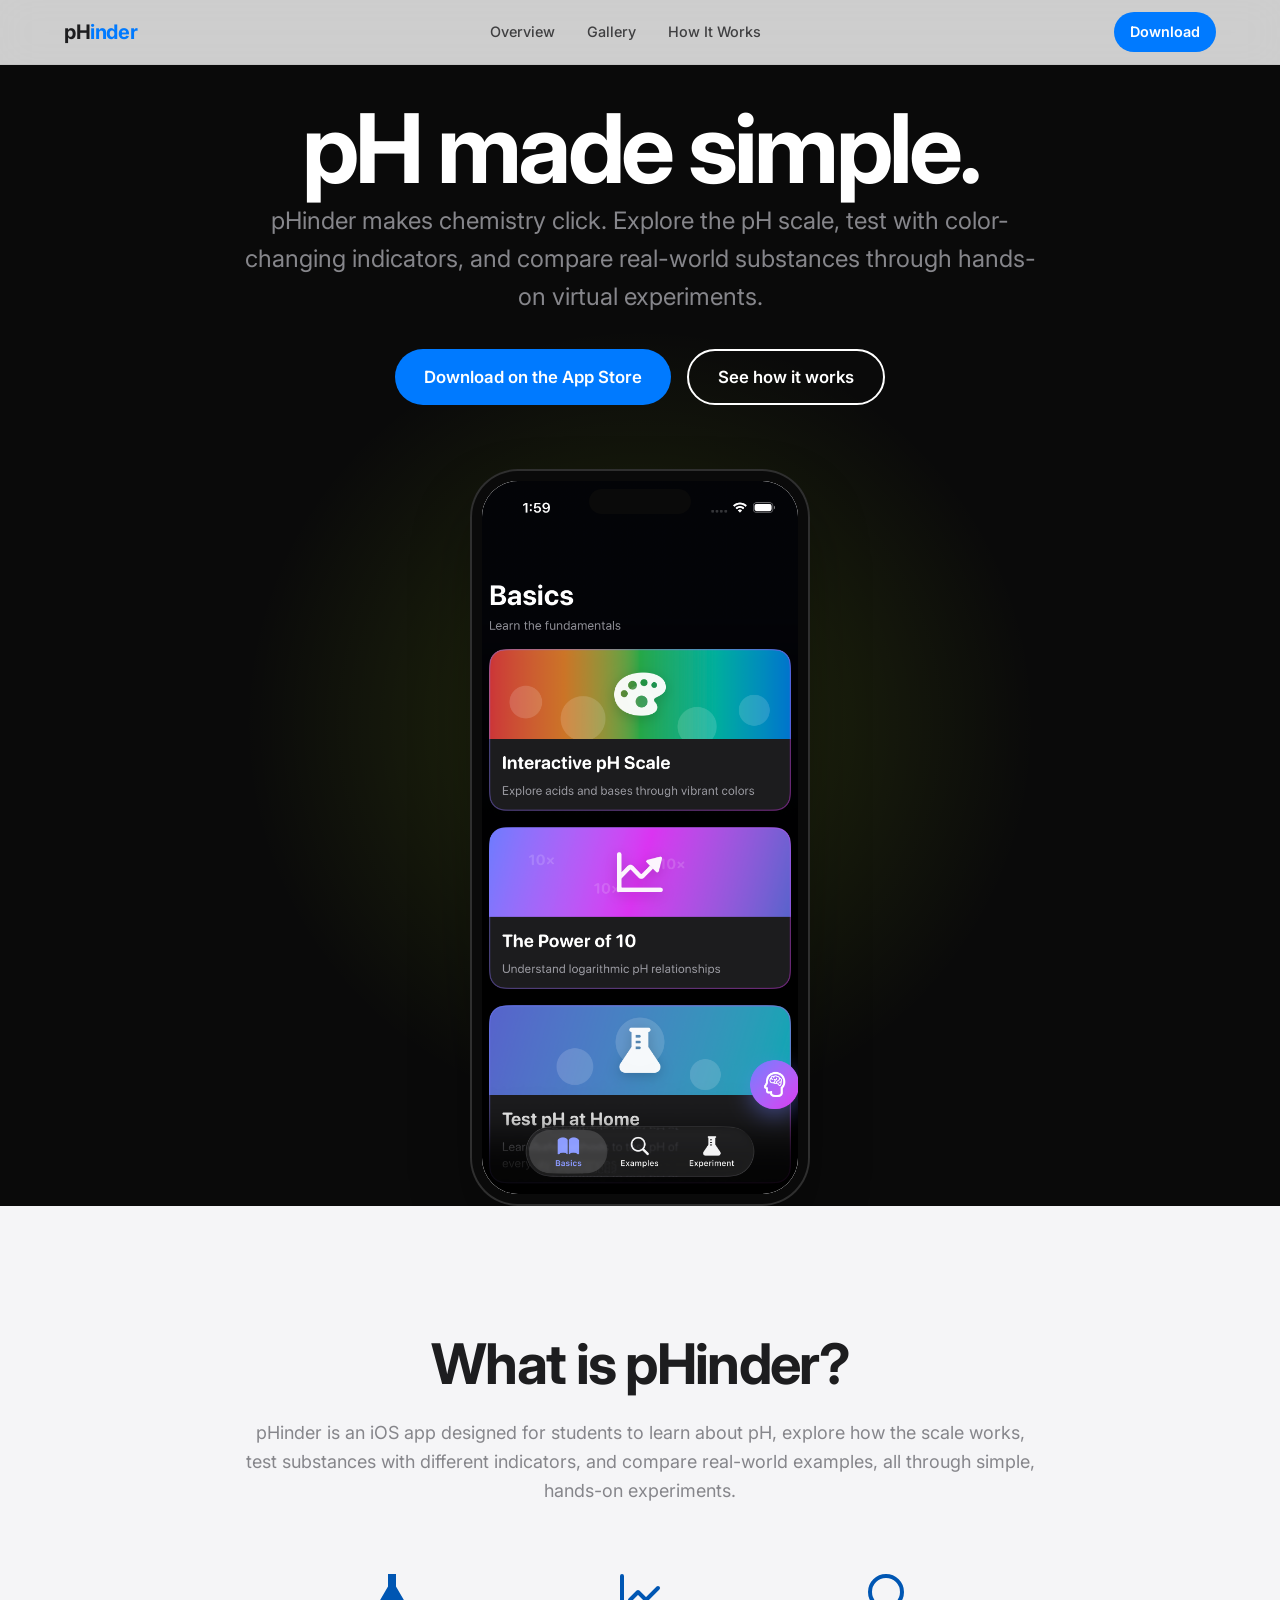
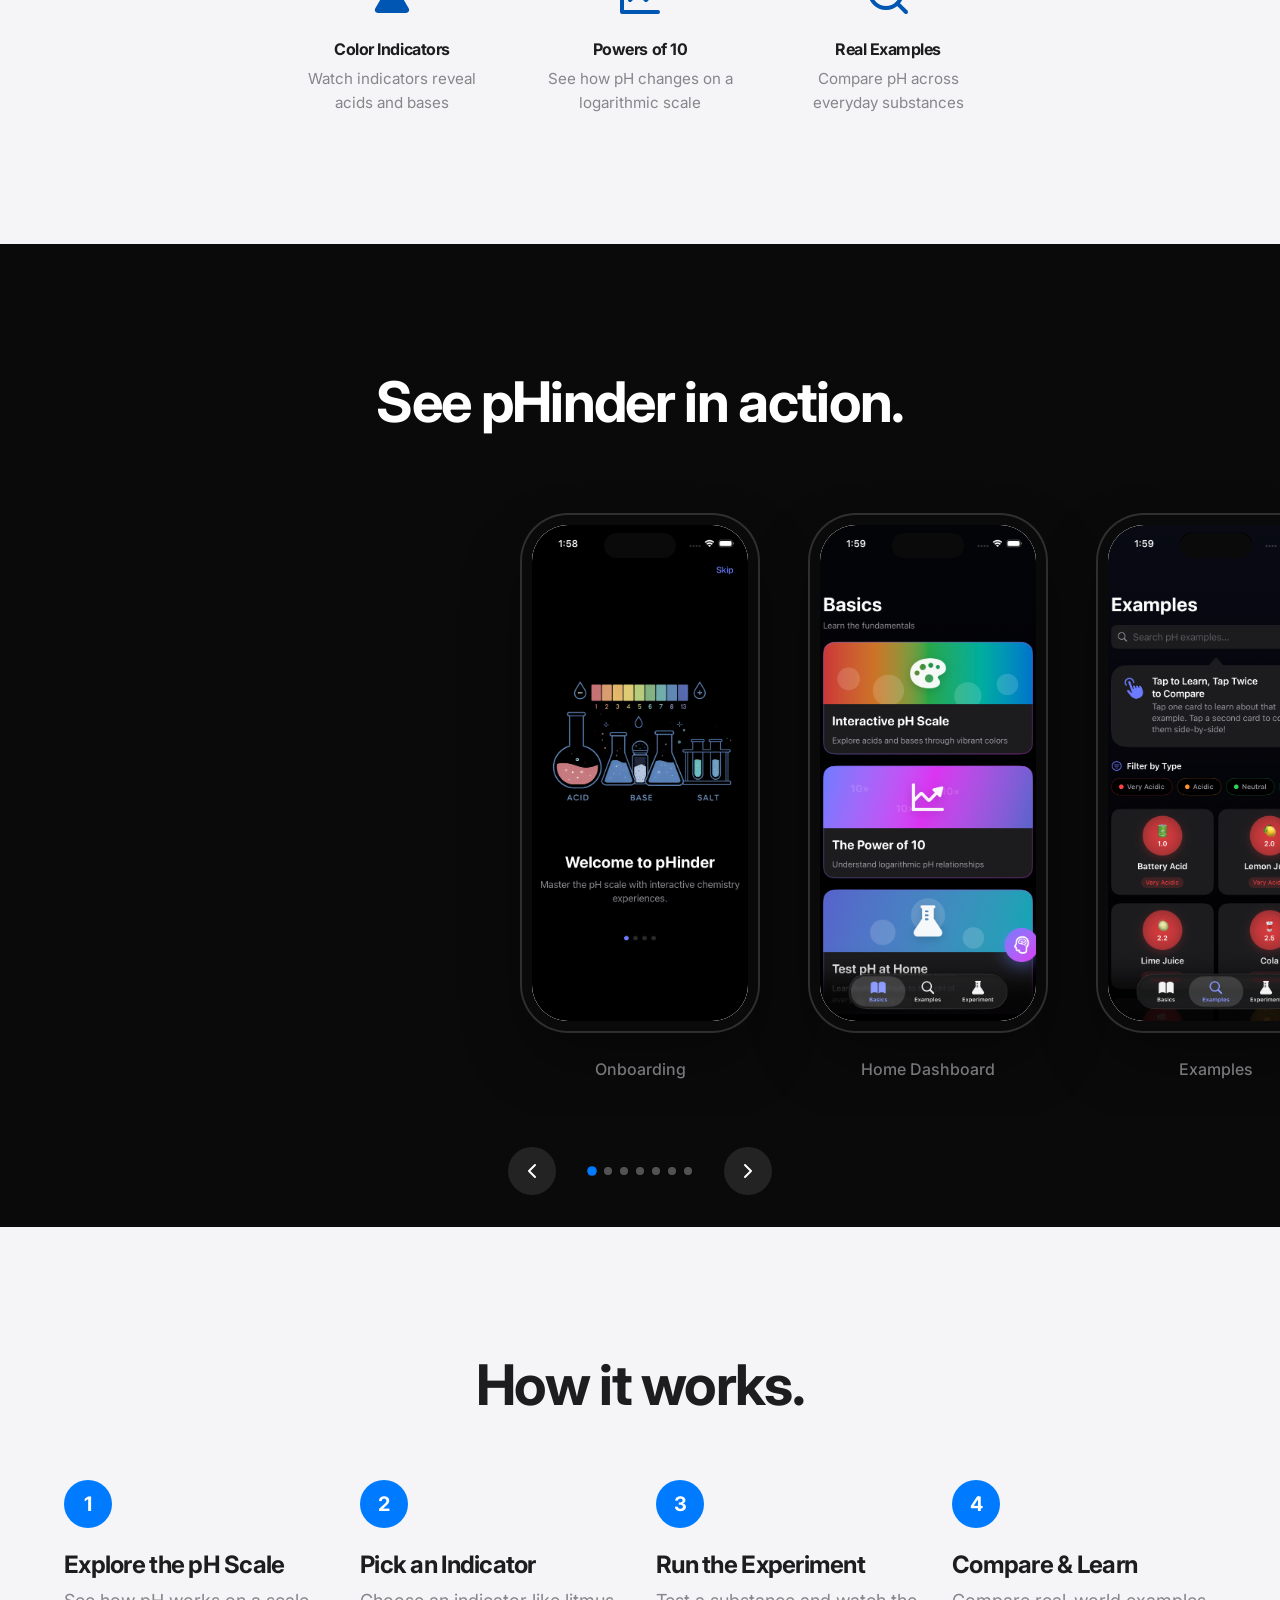
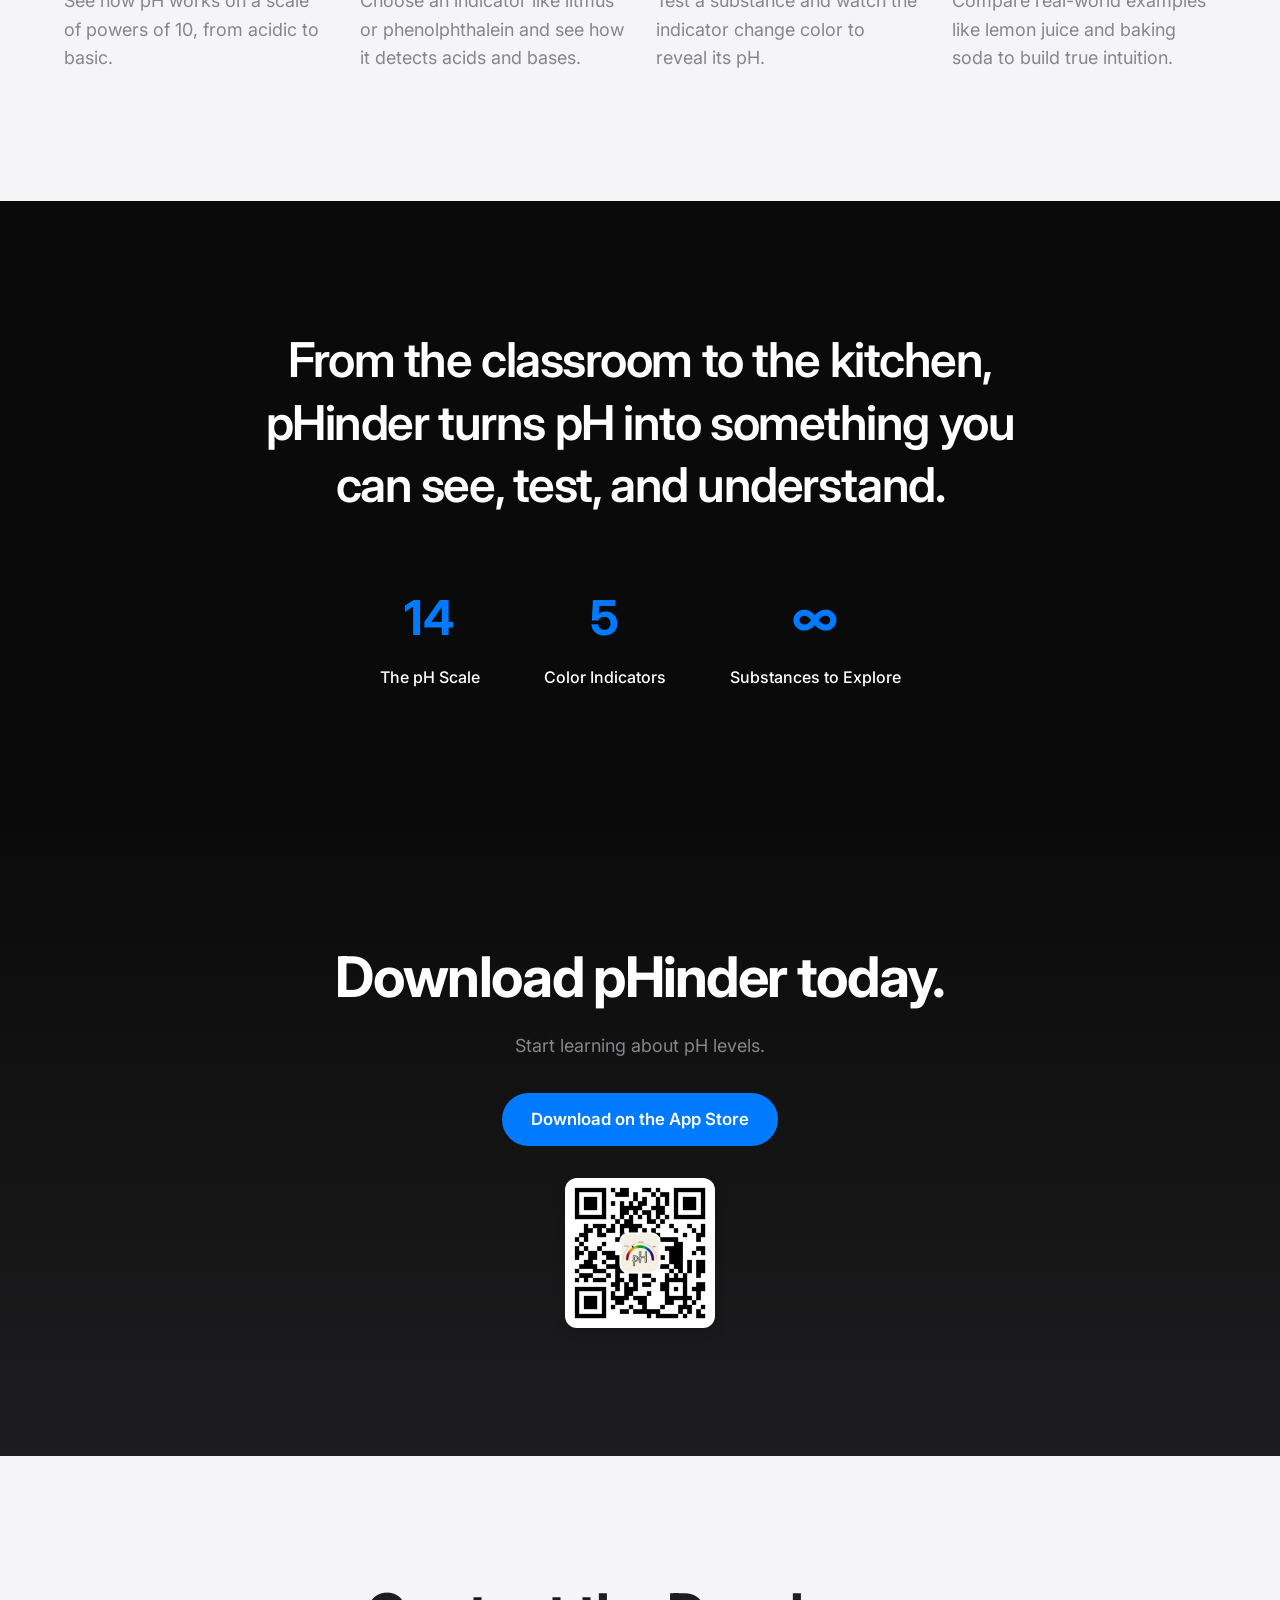
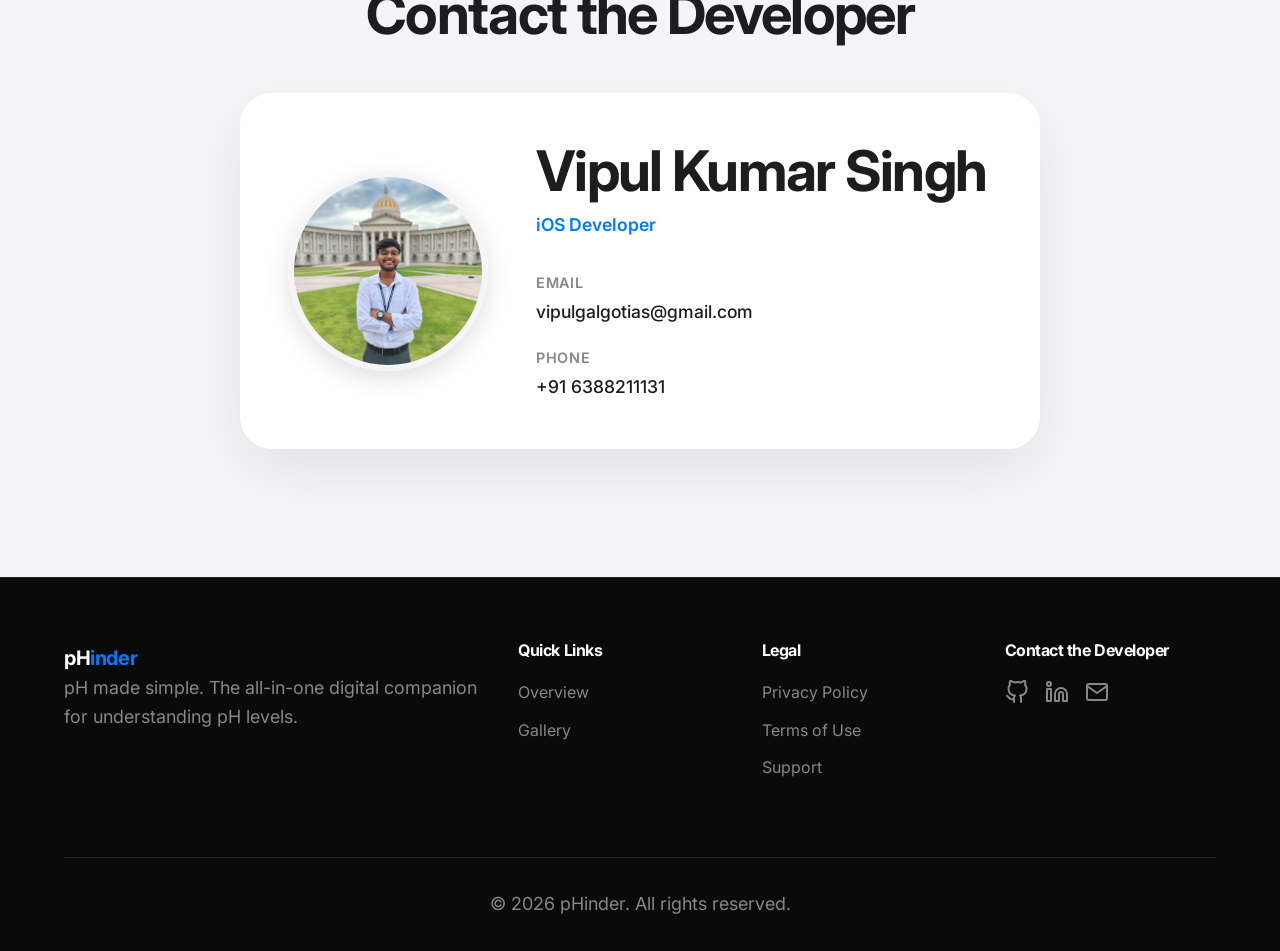
==== commit d6d5ce20: "Correct title casing in index.html Updated the title and Open Graph title for consistency." ====
--- a/index.html
+++ b/index.html
@@ -3,7 +3,7 @@
 <head>
   <meta charset="UTF-8">
   <meta name="viewport" content="width=device-width, initial-scale=1.0">
-  <title>pHinder — pH made simple</title>
+  <title>pHinder: pH Made Simple</title>
   <meta name="description" content="pHinder turns your iPhone into a smart pH companion. Test water, soil, pools, food, skincare, and more — track results, spot trends, and understand your readings at a glance.">
   
   <!-- Open Graph -->
